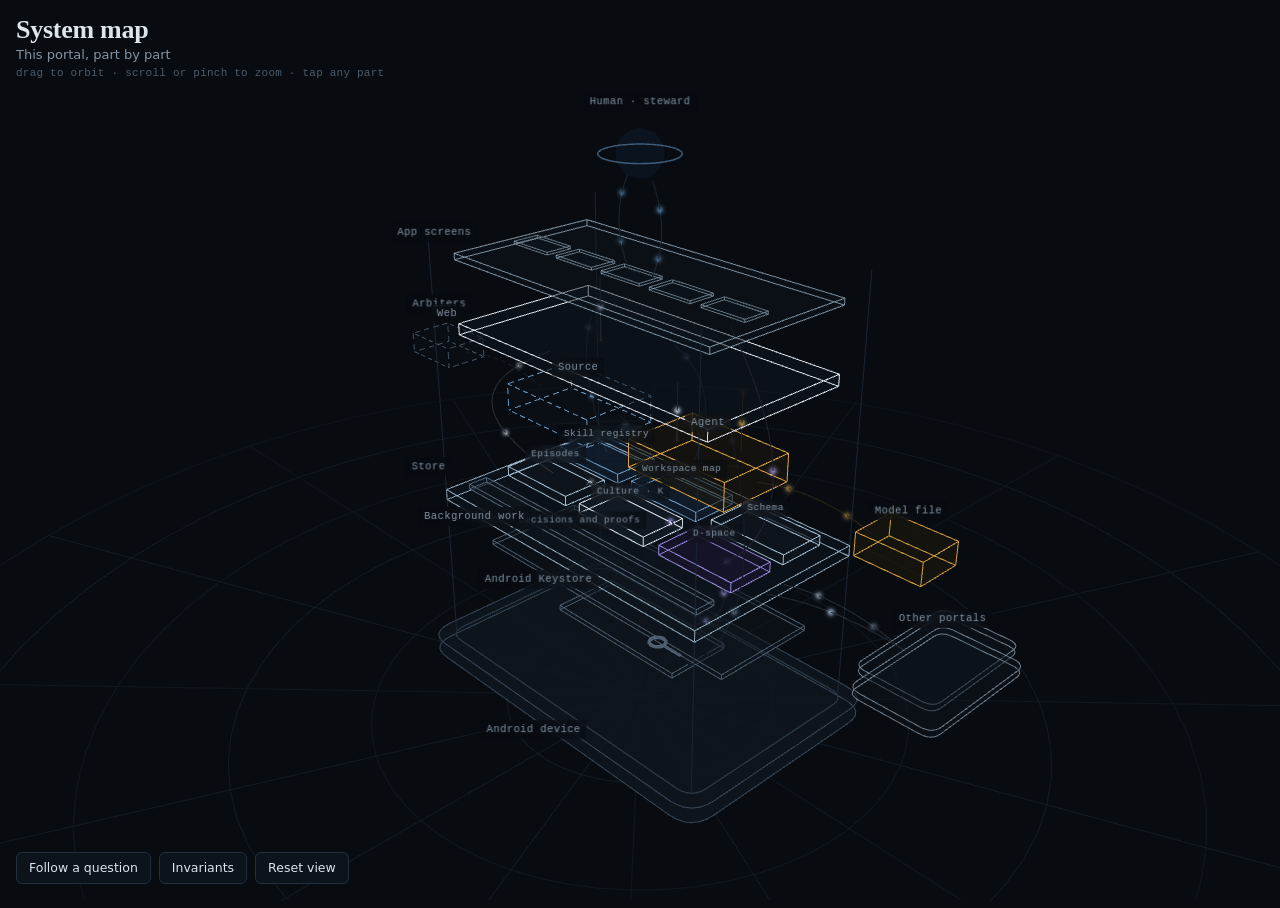
==== app/src/main/assets/map.html @ eff21389 "Add the Dilmun portal Android app template Co-Authored-By: Claude Opus 5.5 <noreply@anthropic.com> C" ====
<!doctype html>
<html lang="en">
<head>
<meta charset="utf-8">
<meta name="viewport" content="width=device-width, initial-scale=1, viewport-fit=cover">
<title>Dilmun Portal Map</title>
<style>
  [hidden]{display:none!important}
  :root{
    color-scheme: dark;
    --bg:#080C11; --ink:#DCE4EC; --muted:#8393A3; --faint:#4B5A69;
    --surface:rgba(14,21,29,.86); --line:#223040;
    --steel:#A9C2D6; --human:#6FA8DC; --agent:#D9A441; --dream:#9C8CE0;
    --display:"Newsreader", Georgia, "Times New Roman", serif;
    --body:"Hanken Grotesk", "Segoe UI", system-ui, -apple-system, Helvetica, Arial, sans-serif;
    --mono:"JetBrains Mono", ui-monospace, SFMono-Regular, Menlo, Consolas, monospace;
  }
  html,body{height:100%}
  body{background:var(--bg); color:var(--ink); font-family:var(--body); font-size:14px; overflow:hidden}
  #app{position:fixed; inset:0}
  #stage{position:absolute; inset:0; touch-action:none; cursor:grab}
  #stage.dragging{cursor:grabbing}
  #stage.hovering{cursor:pointer}
  canvas{display:block}
  #tags{position:absolute; inset:0; pointer-events:none; overflow:hidden}
  .tag{position:absolute; left:0; top:0; transform:translate(-50%,-100%); white-space:nowrap;
    font:500 10.5px/1 var(--mono); letter-spacing:.04em; color:var(--muted); padding:4px 6px;
    pointer-events:auto; cursor:pointer; border-radius:3px; transition:color .2s, opacity .2s, background .2s;
    background:rgba(8,12,17,.55); border:0}
  .tag:hover,.tag:focus-visible{color:var(--ink); outline:none; background:rgba(34,48,64,.8)}
  .tag.on{color:var(--ink)}
  .tag.dim{opacity:.35}
  .tag.small{font-size:9.5px}

  header{position:absolute; top:calc(16px + env(safe-area-inset-top,0px)); left:16px; right:16px; pointer-events:none;
    display:flex; flex-direction:column; gap:4px; max-width:420px}
  header h1{margin:0; font:600 26px/1.05 var(--display); letter-spacing:-.01em; text-wrap:balance}
  header p{margin:0; color:var(--muted); font-size:13px}
  header .hint{font:400 11px/1.4 var(--mono); color:var(--faint); letter-spacing:.02em}

  .controls{position:absolute; left:16px; bottom:calc(16px + env(safe-area-inset-bottom,0px)); display:flex; flex-wrap:wrap; gap:8px}
  button{font:500 12.5px/1 var(--body); color:var(--ink); background:var(--surface); border:1px solid var(--line);
    border-radius:6px; padding:9px 12px; cursor:pointer; backdrop-filter:blur(6px); -webkit-backdrop-filter:blur(6px)}
  button:hover{border-color:#3A4B5C}
  button:focus-visible{outline:2px solid var(--steel); outline-offset:2px}
  button[aria-pressed="true"]{border-color:var(--steel); color:#fff}

  #panel{position:absolute; top:calc(16px + env(safe-area-inset-top,0px)); right:16px; width:340px; max-height:calc(100% - 32px - env(safe-area-inset-top,0px) - env(safe-area-inset-bottom,0px));
    overflow:auto; background:var(--surface); border:1px solid var(--line); border-radius:10px; padding:18px 18px 16px;
    backdrop-filter:blur(10px); -webkit-backdrop-filter:blur(10px); display:flex; flex-direction:column; gap:12px}
  #panel .top{display:flex; align-items:flex-start; justify-content:space-between; gap:12px}
  #panel .kicker{font:500 10.5px/1.3 var(--mono); letter-spacing:.08em; text-transform:uppercase; color:var(--muted)}
  #panel h2{margin:4px 0 0; font:600 22px/1.15 var(--display); text-wrap:balance}
  #panel .live{font:500 11.5px/1.45 var(--mono); color:#C9D6E2; background:rgba(34,48,64,.45); border-radius:6px; padding:8px 10px}
  #panel .swatch{display:inline-block; width:8px; height:8px; border-radius:50%; margin-right:8px; vertical-align:1px}
  #panel p{margin:0; line-height:1.55; color:#C3CDD7}
  #panel ul{margin:0; padding-left:0; list-style:none; display:flex; flex-direction:column; gap:6px}
  #panel li{position:relative; padding-left:14px; line-height:1.45; color:#B7C2CD; font-size:13px}
  #panel li::before{content:""; position:absolute; left:0; top:.62em; width:5px; height:1px; background:var(--muted)}
  #panel .sec{font:500 10.5px/1 var(--mono); letter-spacing:.08em; text-transform:uppercase; color:var(--faint); margin-top:2px}
  .chips{display:flex; flex-wrap:wrap; gap:6px}
  .chip{font:500 11.5px/1 var(--body); padding:6px 8px; border-radius:4px; background:rgba(34,48,64,.55); border:1px solid transparent; color:var(--ink)}
  .chip:hover{border-color:#3A4B5C}
  .chip .n{font-family:var(--mono); color:var(--muted); margin-right:5px}
  #close{padding:6px 9px; font-size:15px; line-height:1}
  .inv{display:flex; flex-direction:column; gap:4px}
  .inv button{display:grid; grid-template-columns:26px 1fr; gap:6px; text-align:left; background:transparent; border:1px solid transparent; padding:8px 6px; border-radius:6px; line-height:1.35; backdrop-filter:none}
  .inv button:hover{background:rgba(34,48,64,.4)}
  .inv button[aria-pressed="true"]{background:rgba(34,48,64,.7); border-color:var(--line)}
  .inv .n{font:500 11px/1.35 var(--mono); color:var(--muted); padding-top:1px}
  .inv .t{font-weight:600}
  .inv .d{grid-column:2; color:#AEB9C4; font-weight:400; font-size:12.5px}
  .foot{font:400 11px/1.5 var(--mono); color:var(--faint)}

  #walk{position:absolute; left:50%; transform:translateX(-50%); bottom:calc(16px + env(safe-area-inset-bottom,0px)); width:min(560px, calc(100% - 32px));
    background:var(--surface); border:1px solid var(--line); border-radius:10px; padding:12px 12px 12px 16px;
    backdrop-filter:blur(10px); -webkit-backdrop-filter:blur(10px); display:grid; grid-template-columns:1fr auto; gap:10px; align-items:center}
  #walk .count{font:500 10.5px/1 var(--mono); color:var(--muted); letter-spacing:.06em}
  #walk .title{font:600 16px/1.2 var(--display); margin-top:4px}
  #walk .text{color:#B7C2CD; line-height:1.45; font-size:13px; margin-top:4px}
  #walk .btns{display:flex; gap:6px}
  #walk .btns button{padding:8px 10px}
  .bar{grid-column:1 / -1; height:2px; background:var(--line); border-radius:2px; overflow:hidden}
  .bar i{display:block; height:100%; width:0; background:var(--steel); transition:width .3s}

  @media (max-width:720px){
    header h1{font-size:22px}
    header .hint{display:none}
    #panel{top:auto; bottom:calc(64px + env(safe-area-inset-bottom,0px)); left:16px; right:16px; width:auto; max-height:48%}
    #walk{bottom:calc(64px + env(safe-area-inset-bottom,0px))}
    .controls{left:16px; right:16px}
  }
  @media (prefers-reduced-motion: reduce){ .bar i{transition:none} }
</style>
</head>
<body>

<div id="app">
  <div id="stage" aria-label="Interactive 3D map of the Dilmun portal Android app. Every part can also be reached with the labels, which are buttons."></div>
  <div id="tags"></div>
  <header>
    <h1>System map</h1>
    <p>This portal, part by part</p>
    <span class="hint">drag to orbit · scroll or pinch to zoom · tap any part</span>
  </header>
  <div class="controls">
    <button id="btnWalk" aria-pressed="false">Follow a question</button>
    <button id="btnInv" aria-pressed="false">Invariants</button>
    <button id="btnReset">Reset view</button>
  </div>
  <aside id="panel" hidden aria-live="polite"></aside>
  <div id="walk" hidden>
    <div>
      <div class="count" id="wCount"></div>
      <div class="title" id="wTitle"></div>
      <div class="text" id="wText"></div>
    </div>
    <div class="btns">
      <button id="wPrev" aria-label="Previous step">‹</button>
      <button id="wPlay" aria-label="Pause">❚❚</button>
      <button id="wNext" aria-label="Next step">›</button>
      <button id="wClose" aria-label="Stop the walkthrough">✕</button>
    </div>
    <div class="bar"><i id="wBar"></i></div>
  </div>
</div>

<script src="three.min.js"></script>
<script>
(function(){
"use strict";
const reduced = window.matchMedia && matchMedia("(prefers-reduced-motion: reduce)").matches;
/* live numbers from the app, sent by the page that embeds this map */
let LIVE = null, running = true;
function liveLine(id){
  const s = LIVE; if (!s) return null;
  const n = (x, one, many) => x + " " + (x === 1 ? one : many);
  switch (id){
    case "store": return "On this device: " + n(s.txs, "transaction", "transactions") + " · state " + s.state;
    case "culture": return "On this device: " + n(s.culture, "settled fact", "settled facts");
    case "episodes": return "On this device: " + n(s.results, "result", "results");
    case "map": return "On this device: " + n(s.sources, "source", "sources") + " mapped";
    case "registry": return "On this device: " + s.skill + " · tools " + (s.tools || []).join(", ");
    case "arbiters": return "On this device: " + n(s.open, "open directive", "open directives") + (s.paused ? " · paused by the steward" : "") + (s.frozen ? " · frozen after a fork" : "");
    case "agent": return "In this build: " + s.agent + ". It reads lines like \"aspirin | treats | fever\". The model slot comes next.";
    case "model": return "In this build: no model file yet.";
    case "keystore": return "This portal: " + s.portal;
    case "ledger": return "On this device: " + n(s.held, "fact", "facts") + " held for approval";
    case "portals": return "Sync arrives in a later build.";
    case "human": return s.paused ? "You have paused the arbiters." : null;
    default: return null;
  }
}
window.addEventListener("message", ev => {
  const d = ev.data || {};
  if (d.type === "stats"){ LIVE = d.stats; if (typeof selected !== "undefined" && selected) renderInfo(selected); }
  if (d.type === "visible"){ const was = running; running = !!d.visible; if (running && !was){ last = performance.now(); requestAnimationFrame(frame); } }
});

/* ------------------------------------------------------------ content */
const ROLE = { core:0xA9C2D6, steer:0x6F9CC4, human:0x6FA8DC, agent:0xD9A441, dream:0x9C8CE0, dim:0x56697C, key:0xDCE4EC };
const CSS = { core:"#A9C2D6", steer:"#6F9CC4", human:"#6FA8DC", agent:"#D9A441", dream:"#9C8CE0", dim:"#56697C", key:"#DCE4EC" };

const INFO = {
  device:{ name:"Android device", role:"core", kicker:"hardware",
    desc:"Everything inside the glass case runs in one app on one device. Nothing needs a server; the portal works offline and syncs when it can.",
    facts:["Holds the app, the model file and the store","Any phone or tablet with enough memory for a 1B model in 4-bit"] },
  ui:{ name:"App screens", role:"core", kicker:"interface",
    desc:"Import, Ask, Timeline, Review and Graph. The screens never write to the log themselves; they hand every request to the arbiters.",
    facts:["Import: add books and folders as sources","Ask: send a question, get facts with their quotes","Timeline: the log as it grew","Review: the D-space and items held for approval","Graph: browse entities and links"] },
  arbiters:{ name:"Arbiters", role:"key", kicker:"fixed rules · foreground service",
    desc:"They turn a question into directives, deploy the agent, check what comes back and commit one signed transaction per result. Their state is never saved on its own: at every startup they rebuild it by replaying the log.",
    facts:["State: open directives, limits, pending approvals, pause, policy version","Quotes must match the source exactly","Tools must be allowed by the skill: the pinned version, narrowed by the current one","A result stops at its budget; no run after expiry","Nothing happens while paused, or after this portal's chain forks"] },
  agent:{ name:"Agent", role:"agent", kicker:"the local model · proposes only",
    desc:"MiniCPM5-1B in 4-bit, run once per directive. It reads the one source its directive names and returns proposed facts with quotes. It holds no key the store trusts, so nothing it writes reaches the log directly.",
    facts:["Loads when the first directive needs it, unloads when idle","Keeps nothing between runs","Its raw output is recorded; replay never calls it again"] },
  source:{ name:"Source", role:"steer", kicker:"variable · set by each directive",
    desc:"A book database or files on the device today, whitelisted websites later. The agent may read only the source its directive names, and only if the workspace map has it with the same content hash.",
    facts:["Changed since the directive? The run is refused until a rescan"] },
  model:{ name:"Model file", role:"agent", kicker:"downloaded once",
    desc:"MiniCPM5-1B by default, LFM2.5 as the alternate. Checked against its hash on download, and named on every result it produced, so you can always tell which model said what.",
    facts:["Recorded as modelHash on each result"] },
  web:{ name:"Web", role:"dim", kicker:"later",
    desc:"Whitelisted sites only, cached as sources before any agent reads them. Stays off until the allowlist policy is decided.",
    facts:[] },
  store:{ name:"Store", role:"core", kicker:"SQLite · append-only",
    desc:"One log of signed, hash-chained transactions. Memory, permissions and history are all derived from it. Nothing is edited in place; only a steward-signed excision removes content, and the headers survive it.",
    facts:["Datoms indexed four ways: EAVT, AEVT, AVET, VAET","FTS5 for BM25 over quotes and notes","Materialized K, rebuilt if a fork proof arrives","Snapshots for a fast startup"] },
  registry:{ name:"Skill registry", role:"steer", kicker:"steers every run",
    desc:"Which tools each skill may use, by version. The steward publishes versions and a published version never changes. A directive pins one; tightening applies at once, loosening needs a new directive.",
    facts:[] },
  map:{ name:"Workspace map", role:"steer", kicker:"steers every run",
    desc:"What each source on this device holds, as content hashes, kept current by the scanner. A directive can only name a mapped source, and records the hash it saw.",
    facts:["The Android version of the Obsidian folder map"] },
  schema:{ name:"Schema", role:"core", kicker:"steward-signed · versioned",
    desc:"Attributes are data. Each one declares one or many values, whether it is a unique identity, and whether it is a claim settled by evidence or a state settled by valid time.",
    facts:["Same identity, same entity, on every portal"] },
  episodes:{ name:"Episodes", role:"core", kicker:"quarantine",
    desc:"One per directive: the model's proposal exactly as returned, and the facts that passed the checks. Their contents stay on this device; other portals get only the headers.",
    facts:["A device restored from an old backup loses contents written after it (open decision)"] },
  culture:{ name:"Culture · K", role:"key", kicker:"settled memory",
    desc:"Only the promotion gate writes here. It copies a fact once k distinct sources agree, or the steward approves it. A retracted fact needs fresh evidence to return. Queries and new directives read from here.",
    facts:["K = C∘F: filter, then resolve conflicts by a content-only order"] },
  dspace:{ name:"D-space", role:"dream", kicker:"dream journal",
    desc:"Overnight, the dream cycle joins culture facts into hypotheses. They are labelled as dreams, rank below every observation and never trigger an action. You review them in the app.",
    facts:["Running it twice changes nothing"] },
  ledger:{ name:"Decisions and proofs", role:"dim", kicker:"in the log",
    desc:"Every promotion and refusal, retraction, expiry, excision tombstone and fork proof. Facts are named by hash, so an excision leaves nothing readable behind.",
    facts:[] },
  background:{ name:"Background work", role:"dim", kicker:"WorkManager",
    desc:"Runs when the phone allows it: the dream cycle while charging and idle, the scanner that keeps the workspace map current, and sync when a network is there.",
    facts:["The scanner and expiry keep running while paused"] },
  keystore:{ name:"Android Keystore", role:"dim", kicker:"signing key",
    desc:"Holds this portal's signing key. Every transaction the arbiters commit is signed with it. The key never enters the model's context.",
    facts:[] },
  portals:{ name:"Other portals", role:"core", kicker:"sync",
    desc:"Other devices running the app. They exchange signed transactions: fork proofs first, then the steward's, then the rest. Merge is set union plus a fixed replay order, so every portal converges whatever order it syncs in.",
    facts:["Episode contents stay on the device that made them"] },
  human:{ name:"Human · steward", role:"human", kicker:"you",
    desc:"Asks questions, approves held promotions and reviews the D-space. The only one who can change the schema, publish skills, excise or pause. Signs with their own key.",
    facts:[] }
};

const INVARIANTS = [
  [1,"Append-only","Nothing is changed in place. Only a steward-signed excision removes content, and headers survive it.",["store","ledger"]],
  [2,"One signed transaction per fact","Every datom belongs to exactly one transaction, and every signature verifies.",["store","keystore"]],
  [3,"Deterministic replay","The same transactions rebuild the same state, whatever order they are read in.",["arbiters","store"]],
  [4,"The model never commits","Only arbiter code signs. Anything the agent signs is refused.",["agent","arbiters","keystore"]],
  [5,"Recorded, never re-run","The model's raw output is stored. Replay reads it and never calls the model.",["agent","episodes"]],
  [6,"Culture only through the gate","Promotion copies a fact into culture. The original stays in its episode.",["episodes","culture"]],
  [7,"Dreams stay below","Hypotheses rank under every observation and never trigger an action.",["dspace","culture","arbiters"]],
  [8,"Deterministic identity","The same identity gives the same entity on every portal.",["schema","portals"]],
  [9,"Repeatable queries","A database value pinned by each portal's chain head gives the same answer every time.",["store","culture"]],
  [10,"Order-independence","Portals converge whatever order they sync in.",["portals","store"]],
  [11,"Steward-only powers","Only the steward changes the schema, publishes skills, approves held items, excises or pauses.",["human","schema","registry","ledger"]],
  [12,"Forks are caught","Two branches of one portal's chain are proven, both stop counting, and every portal converges.",["portals","ledger","keystore"]],
  [13,"Registry and map steer every run","Tools come from the skill's versions; the source was mapped with the same hash.",["registry","map","arbiters","source"]],
  [14,"A directive ends once","One result before expiry and within budget, or one expiry after it.",["arbiters","ledger"]]
];

const STEPS = [
  ["Ask","You ask a question in the app.",["q"],"ui"],
  ["Hand to the arbiters","The screen passes it on. It writes nothing itself.",["h"],"arbiters"],
  ["Steer","The arbiters choose a skill from the registry and a source from the workspace map.",["s1","s2"],"arbiters"],
  ["Directive","A directive is committed: skill version, source hash, budget, expiry. The agent is deployed with it.",["d"],"agent"],
  ["Load the model","The first directive loads the model file into memory.",["m"],"agent"],
  ["Read","The agent reads only the source its directive names.",["r"],"source"],
  ["Propose","It returns proposed facts, each with an exact quote.",["p"],"arbiters"],
  ["Check and commit","Quotes, schema, tools and budget are checked. One signed transaction lands in an episode.",["c","k"],"episodes"],
  ["Promote","When k distinct sources agree, the gate copies the fact into culture.",["g"],"culture"],
  ["Dream","While the phone charges overnight, the dream cycle writes hypotheses to the D-space.",["bg","dr"],"dspace"],
  ["Review","You see the answer, the D-space and anything held for your approval.",["rv","a"],"ui"],
  ["Sync","When a network is there, portals exchange signed transactions and converge.",["sy1","sy2"],"portals"]
];

/* ------------------------------------------------------------ three setup */
const stage = document.getElementById("stage");
const panel = document.getElementById("panel");
const tagsEl = document.getElementById("tags");
let renderer;
try {
  renderer = new THREE.WebGLRenderer({ antialias:true });
} catch(e) {
  stage.innerHTML = '<p style="padding:120px 16px;color:#8393A3">This map needs WebGL, which this browser has turned off.</p>';
  return;
}
renderer.setPixelRatio(Math.min(window.devicePixelRatio || 1, 2));
renderer.setClearColor(0x080C11, 1);
stage.appendChild(renderer.domElement);

const scene = new THREE.Scene();
scene.fog = new THREE.Fog(0x080C11, 26, 58);
const camera = new THREE.PerspectiveCamera(38, 1, 0.1, 200);

const E = {};          // element id → { pos, mats:[{m,base}], fills:[{m,base}], tag }
const pickables = [];

function lineMat(color, opacity, dashed){
  const m = dashed
    ? new THREE.LineDashedMaterial({ color, transparent:true, opacity, dashSize:.14, gapSize:.1 })
    : new THREE.LineBasicMaterial({ color, transparent:true, opacity });
  return m;
}
function fillMat(color, opacity){
  return new THREE.MeshBasicMaterial({ color, transparent:true, opacity, depthWrite:false });
}
function reg(id, pos, tagOffset, opts){
  opts = opts || {};
  E[id] = E[id] || { id, pos:pos.clone(), mats:[], fills:[], priority: opts.priority || 0 };
  E[id].tagPos = pos.clone().add(tagOffset || new THREE.Vector3(0,.5,0));
  E[id].small = !!opts.small;
  return E[id];
}
function addSolid(id, geo, pos, color, o){
  o = o || {};
  const el = E[id];
  const fill = new THREE.Mesh(geo, fillMat(o.fillColor || 0x0E151D, o.fill == null ? .6 : o.fill));
  fill.position.copy(pos);
  fill.userData.id = id;
  scene.add(fill);
  pickables.push(fill);
  el.fills.push({ m:fill.material, base:fill.material.opacity });
  const edges = new THREE.LineSegments(new THREE.EdgesGeometry(geo, 25), lineMat(color, o.line == null ? .85 : o.line, o.dashed));
  edges.position.copy(pos);
  if (o.dashed) edges.computeLineDistances();
  scene.add(edges);
  el.mats.push({ m:edges.material, base:edges.material.opacity });
  return fill;
}
function roundedSlab(w, d, h, r){
  const s = new THREE.Shape(), x = -w/2, y = -d/2;
  s.moveTo(x+r, y); s.lineTo(x+w-r, y); s.quadraticCurveTo(x+w, y, x+w, y+r);
  s.lineTo(x+w, y+d-r); s.quadraticCurveTo(x+w, y+d, x+w-r, y+d);
  s.lineTo(x+r, y+d); s.quadraticCurveTo(x, y+d, x, y+d-r);
  s.lineTo(x, y+r); s.quadraticCurveTo(x, y, x+r, y);
  const g = new THREE.ExtrudeGeometry(s, { depth:h, bevelEnabled:false, curveSegments:6 });
  g.rotateX(-Math.PI/2); g.translate(0, -h/2, 0);
  return g;
}
const V = (x,y,z) => new THREE.Vector3(x,y,z);

/* ground */
const grid = new THREE.PolarGridHelper(16, 16, 6, 64, 0x16202B, 0x121A23);
grid.position.y = -0.6;
grid.material.transparent = true; grid.material.opacity = .7;
scene.add(grid);

/* device */
reg("device", V(0,0,0), V(0,-.2,2.75));
addSolid("device", roundedSlab(7.6, 4.8, .32, .55), V(0,0,0), 0x3A4B5C, { fill:.9, line:.9 });
{ // screen outline + camera dot
  const g = roundedSlab(7.0, 4.2, .01, .38);
  const l = new THREE.LineSegments(new THREE.EdgesGeometry(g, 25), lineMat(0x2A3846, .9));
  l.position.set(0,.17,0); scene.add(l); E.device.mats.push({ m:l.material, base:.9 });
  const dot = new THREE.Mesh(new THREE.CircleGeometry(.07, 16), new THREE.MeshBasicMaterial({ color:0x2A3846 }));
  dot.rotation.x = -Math.PI/2; dot.position.set(0,.18,-2.25); scene.add(dot);
}
/* glass case: faint verticals from the device up to the screens layer */
{
  const pts = [];
  [[-3.4,-2.0],[3.4,-2.0],[-3.4,2.0],[3.4,2.0]].forEach(([x,z]) => { pts.push(V(x,.2,z), V(x,8.7,z)); });
  const g = new THREE.BufferGeometry().setFromPoints(pts);
  const l = new THREE.LineSegments(g, lineMat(0x1C2733, .9));
  scene.add(l);
}

/* layers, top to bottom */
reg("ui", V(0,8.2,0), V(-3.95,.1,1.5));
addSolid("ui", new THREE.BoxGeometry(6.4,.12,3.2), V(0,8.2,0), ROLE.core, { fill:.45, line:.7 });
[-2.4,-1.2,0,1.2,2.4].forEach(x => addSolid("ui", new THREE.BoxGeometry(.95,.05,.55), V(x,8.3,.2), ROLE.core, { fill:.5, line:.55 }));

reg("arbiters", V(0,6.8,0), V(-3.95,.1,1.5));
addSolid("arbiters", new THREE.BoxGeometry(6.4,.22,3.2), V(0,6.8,0), ROLE.key, { fill:.55, line:1 });

reg("source", V(-1.7,5.3,0), V(0,.55,0), { priority:1 });
addSolid("source", new THREE.BoxGeometry(2.3,.55,1.6), V(-1.7,5.3,0), ROLE.steer, { fill:.35, line:.95, dashed:true });
reg("agent", V(1.7,5.3,0), V(0,.55,0), { priority:1 });
addSolid("agent", new THREE.BoxGeometry(2.3,.55,1.6), V(1.7,5.3,0), ROLE.agent, { fill:.55, line:1, fillColor:0x1E170B });

reg("store", V(0,3.4,0), V(-4.15,.1,1.9));
addSolid("store", new THREE.BoxGeometry(6.8,.22,4.0), V(0,3.4,0), ROLE.core, { fill:.55, line:.85 });
const TY = 3.62;
function tile(id, x, z, color, fillColor, fill){
  reg(id, V(x,TY,z), V(0,.33,0), { priority:1, small:true });
  addSolid(id, new THREE.BoxGeometry(1.75,.2,1.0), V(x,TY,z), color, { fill: fill == null ? .7 : fill, line:.95, fillColor: fillColor || 0x0E151D });
}
tile("registry",-2.15,-1.1, ROLE.steer, 0x13263B, .85);
tile("map",      0,   -1.1, ROLE.steer, 0x13263B, .85);
tile("schema",   2.15,-1.1, ROLE.core);
tile("episodes",-2.15, .25, ROLE.core);
tile("culture",  0,    .25, ROLE.key, 0x121C26, .85);
tile("dspace",   2.15, .25, ROLE.dream, 0x17132A, .85);
reg("ledger", V(0,3.57,1.45), V(0,.25,.05), { priority:1, small:true });
addSolid("ledger", new THREE.BoxGeometry(6.2,.1,.42), V(0,3.57,1.45), ROLE.dim, { fill:.7, line:.9 });

reg("background", V(0,2.05,0), V(-3.95,.05,1.0));
addSolid("background", new THREE.BoxGeometry(6.4,.1,2.2), V(0,2.05,0), ROLE.dim, { fill:.45, line:.8 });
reg("keystore", V(0,1.05,0), V(-2.4,.05,.6));
addSolid("keystore", new THREE.BoxGeometry(3.2,.1,1.4), V(0,1.05,0), ROLE.dim, { fill:.5, line:.8 });
{ // a small key glyph on the keystore plate
  const ring = new THREE.Mesh(new THREE.TorusGeometry(.16,.035,8,24), new THREE.MeshBasicMaterial({ color:ROLE.dim, transparent:true, opacity:.9 }));
  ring.rotation.x = -Math.PI/2; ring.position.set(.7,1.12,.2); scene.add(ring);
  const bit = new THREE.Mesh(new THREE.BoxGeometry(.5,.03,.05), ring.material);
  bit.position.set(1.08,1.12,.2); scene.add(bit);
  E.keystore.mats.push({ m:ring.material, base:.9 });
}

/* outside */
reg("human", V(0,10.35,0), V(0,.7,0), { priority:1 });
const humanGeo = new THREE.IcosahedronGeometry(.42, 1);
addSolid("human", humanGeo, V(0,10.35,0), ROLE.human, { fill:.5, line:.9, fillColor:0x0F1C2B });
const halo = new THREE.Mesh(new THREE.TorusGeometry(.7,.012,6,64), new THREE.MeshBasicMaterial({ color:ROLE.human, transparent:true, opacity:.5 }));
halo.position.set(0,10.35,0); halo.rotation.x = Math.PI/2; scene.add(halo);
E.human.mats.push({ m:halo.material, base:.5 });

reg("model", V(5.9,5.3,0), V(0,.5,0), { priority:1 });
addSolid("model", new THREE.BoxGeometry(1.25,.42,.9), V(5.9,5.3,0), ROLE.agent, { fill:.6, line:.95, fillColor:0x1E170B });
reg("web", V(-5.9,5.3,0), V(0,.5,0), { priority:1 });
addSolid("web", new THREE.BoxGeometry(1.25,.42,.9), V(-5.9,5.3,0), ROLE.dim, { fill:.25, line:.7, dashed:true });

reg("portals", V(6.7,3.5,0), V(0,.75,0), { priority:1 });
addSolid("portals", roundedSlab(1.5,2.4,.12,.22), V(6.35,3.25,-.55), ROLE.core, { fill:.5, line:.6 });
addSolid("portals", roundedSlab(1.5,2.4,.12,.22), V(7.05,3.75,.55), ROLE.core, { fill:.5, line:.6 });

/* ------------------------------------------------------------ flows */
const EDGES = [
  { id:"q",  a:"human", b:"ui",       p:[V(-.3,9.95,0), V(-.3,8.3,0)],   bend:V(-.45,0,0), role:"human", label:"question" },
  { id:"a",  a:"ui",    b:"human",    p:[V(.3,8.3,0),  V(.3,9.95,0)],    bend:V(.45,0,0),  role:"human", label:"answers, review" },
  { id:"h",  a:"ui",    b:"arbiters", p:[V(-.7,8.14,.3), V(-.7,6.92,.3)], bend:V(0,0,0),   role:"core",  label:"request" },
  { id:"s1", a:"registry", b:"arbiters", p:[V(-2.15,3.73,-1.1), V(-2.3,6.69,-.9)], bend:V(-1.5,0,-.7), role:"steer", label:"skill" },
  { id:"s2", a:"map",   b:"arbiters", p:[V(0,3.73,-1.1), V(-.1,6.69,-.95)], bend:V(0,0,-1.5), role:"steer", label:"source" },
  { id:"d",  a:"arbiters", b:"agent", p:[V(1.2,6.69,.25), V(1.2,5.58,.25)], bend:V(0,0,0), role:"key", label:"directive" },
  { id:"p",  a:"agent", b:"arbiters", p:[V(2.25,5.58,-.25), V(2.25,6.69,-.25)], bend:V(0,0,0), role:"agent", label:"proposal" },
  { id:"m",  a:"model", b:"agent",    p:[V(5.27,5.3,0), V(2.86,5.3,0)],  bend:V(0,.35,0), role:"agent", label:"weights" },
  { id:"r",  a:"source",b:"agent",    p:[V(-.54,5.3,.35), V(.54,5.3,.35)], bend:V(0,.3,0), role:"steer", label:"read" },
  { id:"sc", a:"source",b:"map",      p:[V(-1.2,5.02,-.6), V(-.25,3.73,-1.0)], bend:V(-.2,0,-.3), role:"steer", label:"scan" },
  { id:"w",  a:"web",   b:"source",   p:[V(-5.27,5.3,0), V(-2.86,5.3,0)], bend:V(0,.35,0), role:"dim", label:"later", dashed:true },
  { id:"c",  a:"arbiters", b:"episodes", p:[V(-1.4,6.69,.9), V(-2.15,3.73,.3)], bend:V(-2.4,0,1.0), role:"key", label:"commit" },
  { id:"k",  a:"keystore", b:"arbiters", p:[V(1.6,1.11,.3), V(3.0,6.69,.9)], bend:V(2.4,0,.9), role:"dim", label:"sign" },
  { id:"g",  a:"episodes", b:"culture",  p:[V(-1.27,3.73,.25), V(-.88,3.73,.25)], bend:V(0,.4,0), role:"key", label:"gate" },
  { id:"dr", a:"culture",  b:"dspace",   p:[V(.88,3.73,.25), V(1.27,3.73,.25)], bend:V(0,.4,0), role:"dream", label:"dream" },
  { id:"bg", a:"background", b:"dspace", p:[V(1.8,2.1,.3), V(2.15,3.52,.25)], bend:V(.9,0,0), role:"dream", label:"nightly" },
  { id:"rv", a:"dspace", b:"ui",      p:[V(2.5,3.73,.45), V(2.6,8.14,.5)], bend:V(2.7,0,.7), role:"dream", label:"review" },
  { id:"sy1",a:"store", b:"portals",  p:[V(3.4,3.45,-.2), V(5.6,3.3,-.35)], bend:V(0,.3,0), role:"core", label:"sync" },
  { id:"sy2",a:"portals", b:"store",  p:[V(6.3,3.8,.35), V(3.4,3.45,.25)], bend:V(0,.3,0), role:"core", label:"sync" }
];

const dotTex = (() => {
  const c = document.createElement("canvas"); c.width = c.height = 64;
  const g = c.getContext("2d"); const r = g.createRadialGradient(32,32,0,32,32,32);
  r.addColorStop(0,"rgba(255,255,255,1)"); r.addColorStop(.25,"rgba(255,255,255,.85)");
  r.addColorStop(.6,"rgba(255,255,255,.18)"); r.addColorStop(1,"rgba(255,255,255,0)");
  g.fillStyle = r; g.fillRect(0,0,64,64);
  return new THREE.CanvasTexture(c);
})();

const EDGE = {};
EDGES.forEach(e => {
  const a = e.p[0], b = e.p[1];
  const mid = a.clone().add(b).multiplyScalar(.5).add(e.bend);
  e.curve = new THREE.QuadraticBezierCurve3(a, mid, b);
  const geo = new THREE.BufferGeometry().setFromPoints(e.curve.getPoints(60));
  e.mat = lineMat(ROLE[e.role], .16, e.dashed);
  e.line = new THREE.Line(geo, e.mat);
  if (e.dashed) e.line.computeLineDistances();
  scene.add(e.line);
  e.parts = [];
  for (let i = 0; i < 4; i++){
    const s = new THREE.Sprite(new THREE.SpriteMaterial({ map:dotTex, color:ROLE[e.role], transparent:true, depthWrite:false, blending:THREE.AdditiveBlending, opacity:0 }));
    s.scale.set(.3,.3,.3); scene.add(s); e.parts.push(s);
  }
  e.len = e.curve.getLength();
  EDGE[e.id] = e;
});

/* connections per element, from the edges */
Object.keys(E).forEach(id => { E[id].links = new Set(); });
EDGES.forEach(e => { E[e.a].links.add(e.b); E[e.b].links.add(e.a); });
E.store.links.add("registry"); E.store.links.add("map"); E.store.links.add("episodes");
E.store.links.add("culture"); E.store.links.add("dspace"); E.store.links.add("schema"); E.store.links.add("ledger");
E.device.links = new Set(["ui","arbiters","agent","store","background","keystore"]);

/* labels */
Object.keys(E).forEach(id => {
  const b = document.createElement("button");
  b.className = "tag" + (E[id].small ? " small" : "");
  b.type = "button";
  b.textContent = INFO[id].name;
  b.addEventListener("click", ev => { ev.stopPropagation(); select(id, true); });
  tagsEl.appendChild(b);
  E[id].tag = b;
});

/* ------------------------------------------------------------ camera orbit */
const HOME = { target:V(0,4.9,0), theta:.72, phi:1.12, radius:24 };
const cam = { target:HOME.target.clone(), theta:HOME.theta, phi:HOME.phi, radius:HOME.radius,
  goalTarget:HOME.target.clone(), goalRadius:HOME.radius };
let idle = !reduced, lastInteract = 0, shift = 0;

function placeCamera(){
  cam.target.lerp(cam.goalTarget, .07);
  cam.radius += (cam.goalRadius - cam.radius) * .07;
  const sp = Math.sin(cam.phi);
  camera.position.set(
    cam.target.x + cam.radius * sp * Math.sin(cam.theta),
    cam.target.y + cam.radius * Math.cos(cam.phi),
    cam.target.z + cam.radius * sp * Math.cos(cam.theta));
  camera.lookAt(cam.target);
  const w = stage.clientWidth, h = stage.clientHeight;
  const goal = (!panel.hidden && w >= 720) ? 180 : 0;
  shift += (goal - shift) * .08;
  if (Math.abs(shift) > .5) camera.setViewOffset(w, h, shift, 0, w, h); else camera.clearViewOffset();
}

function resize(){
  const w = stage.clientWidth, h = stage.clientHeight;
  renderer.setSize(w, h, false);
  renderer.domElement.style.width = w + "px"; renderer.domElement.style.height = h + "px";
  camera.aspect = w / Math.max(h,1);
  camera.fov = w < 720 ? 46 : 38;
  if (w < 720 && cam.goalRadius === HOME.radius) { cam.goalRadius = 30; }
  camera.updateProjectionMatrix();
}
window.addEventListener("resize", resize);

const pointers = new Map();
let downAt = null, dragged = false, pinchDist = 0;
const ray = new THREE.Raycaster(), ndc = new THREE.Vector2();

function pick(clientX, clientY){
  const r = renderer.domElement.getBoundingClientRect();
  ndc.set(((clientX - r.left) / r.width) * 2 - 1, -((clientY - r.top) / r.height) * 2 + 1);
  ray.setFromCamera(ndc, camera);
  const hits = ray.intersectObjects(pickables, false);
  if (!hits.length) return null;
  let best = hits[0];
  for (const h of hits){ if (E[h.object.userData.id].priority > E[best.object.userData.id].priority) { best = h; break; } }
  return best.object.userData.id;
}

stage.addEventListener("pointerdown", ev => {
  stage.setPointerCapture(ev.pointerId);
  pointers.set(ev.pointerId, { x:ev.clientX, y:ev.clientY });
  downAt = { x:ev.clientX, y:ev.clientY }; dragged = false;
  if (pointers.size === 2){ const [p1,p2] = [...pointers.values()]; pinchDist = Math.hypot(p1.x-p2.x, p1.y-p2.y); }
  idle = false; lastInteract = performance.now();
});
stage.addEventListener("pointermove", ev => {
  const prev = pointers.get(ev.pointerId);
  if (!prev){
    if (ev.pointerType === "mouse"){ hover = pick(ev.clientX, ev.clientY); stage.classList.toggle("hovering", !!hover); }
    return;
  }
  const dx = ev.clientX - prev.x, dy = ev.clientY - prev.y;
  pointers.set(ev.pointerId, { x:ev.clientX, y:ev.clientY });
  if (downAt && Math.hypot(ev.clientX - downAt.x, ev.clientY - downAt.y) > 5) { dragged = true; stage.classList.add("dragging"); }
  if (pointers.size === 2){
    const [p1,p2] = [...pointers.values()];
    const d = Math.hypot(p1.x-p2.x, p1.y-p2.y);
    if (pinchDist) cam.goalRadius = clamp(cam.goalRadius * pinchDist / d, 9, 44);
    pinchDist = d; dragged = true; return;
  }
  if (dragged){
    cam.theta -= dx * .006;
    cam.phi = clamp(cam.phi - dy * .005, .22, 1.5);
  }
});
function endPointer(ev){
  if (!pointers.has(ev.pointerId)) return;
  pointers.delete(ev.pointerId);
  stage.classList.remove("dragging");
  if (pointers.size < 2) pinchDist = 0;
  if (!dragged && pointers.size === 0){
    const id = pick(ev.clientX, ev.clientY);
    if (id) select(id, false); else if (!walk.on) closePanel();
  }
  lastInteract = performance.now();
}
stage.addEventListener("pointerup", endPointer);
stage.addEventListener("pointercancel", endPointer);
stage.addEventListener("pointerleave", () => { if (!pointers.size){ hover = null; stage.classList.remove("hovering"); } });
stage.addEventListener("wheel", ev => {
  ev.preventDefault();
  cam.goalRadius = clamp(cam.goalRadius * Math.exp(ev.deltaY * .0012), 9, 44);
  idle = false; lastInteract = performance.now();
}, { passive:false });
function clamp(v, a, b){ return Math.max(a, Math.min(b, v)); }

/* ------------------------------------------------------------ state + panel */
let selected = null, hover = null, invSel = null;
const btnInv = document.getElementById("btnInv");

function focusOn(id){
  const p = E[id].pos;
  cam.goalTarget.copy(HOME.target).lerp(V(p.x * .6, p.y, p.z * .6), .55);
  cam.goalRadius = Math.min(cam.goalRadius, stage.clientWidth < 720 ? 27 : 21);
}
function invFor(id){ return INVARIANTS.filter(v => v[3].includes(id)); }

function select(id, fromLabel){
  selected = id; invSel = null;
  btnInv.setAttribute("aria-pressed","false");
  focusOn(id);
  renderInfo(id);
  idle = false;
}
function el(tag, attrs, kids){
  const n = document.createElement(tag);
  if (attrs) for (const k in attrs){ if (k === "text") n.textContent = attrs[k]; else if (k === "cls") n.className = attrs[k]; else n.setAttribute(k, attrs[k]); }
  (kids || []).forEach(c => c && n.appendChild(c));
  return n;
}
function renderInfo(id){
  const d = INFO[id];
  panel.innerHTML = "";
  const sw = el("span", { cls:"swatch" }); sw.style.background = CSS[d.role];
  const k = el("div", { cls:"kicker" }, [sw, document.createTextNode(d.kicker)]);
  const close = el("button", { id:"close", "aria-label":"Close" }); close.textContent = "✕";
  close.addEventListener("click", closePanel);
  panel.appendChild(el("div", { cls:"top" }, [ el("div", null, [k, el("h2", { text:d.name })]), close ]));
  panel.appendChild(el("p", { text:d.desc }));
  if (d.facts.length){ panel.appendChild(el("ul", null, d.facts.map(f => el("li", { text:f })))); }
  const lv = liveLine(id); if (lv) panel.appendChild(el("div", { cls:"live", text:lv }));
  const links = [...E[id].links].filter(x => x !== id);
  if (links.length){
    panel.appendChild(el("div", { cls:"sec", text:"Connected to" }));
    panel.appendChild(el("div", { cls:"chips" }, links.map(x => {
      const b = el("button", { cls:"chip", type:"button", text:INFO[x].name });
      b.addEventListener("click", () => select(x, true)); return b;
    })));
  }
  const inv = invFor(id);
  if (inv.length){
    panel.appendChild(el("div", { cls:"sec", text:"Invariants it upholds" }));
    panel.appendChild(el("div", { cls:"chips" }, inv.map(v => {
      const b = el("button", { cls:"chip", type:"button" }, [ el("span", { cls:"n", text:"#" + v[0] }), document.createTextNode(v[1]) ]);
      b.addEventListener("click", () => openInvariants(v[0])); return b;
    })));
  }
  panel.hidden = false;
}
function openInvariants(n){
  selected = null; invSel = n || null;
  btnInv.setAttribute("aria-pressed","true");
  panel.innerHTML = "";
  const close = el("button", { id:"close", "aria-label":"Close" }); close.textContent = "✕";
  close.addEventListener("click", closePanel);
  panel.appendChild(el("div", { cls:"top" }, [ el("div", null, [ el("div", { cls:"kicker", text:"checked by the reference model" }), el("h2", { text:"Invariants" }) ]), close ]));
  panel.appendChild(el("p", { text:"Fourteen rules the design must never break. Pick one to see which parts carry it." }));
  const list = el("div", { cls:"inv" });
  INVARIANTS.forEach(v => {
    const b = el("button", { type:"button", "aria-pressed": String(invSel === v[0]) },
      [ el("span", { cls:"n", text:"#" + v[0] }), el("span", { cls:"t", text:v[1] }), el("span", { cls:"d", text:v[2] }) ]);
    b.addEventListener("click", () => {
      invSel = invSel === v[0] ? null : v[0];
      list.querySelectorAll("button").forEach(x => x.setAttribute("aria-pressed", "false"));
      b.setAttribute("aria-pressed", String(invSel === v[0]));
      cam.goalTarget.copy(HOME.target);
    });
    list.appendChild(b);
  });
  panel.appendChild(list);
  panel.appendChild(el("div", { cls:"foot", text:"51 tests over thousands of random histories; 27 deliberate breaks, all caught." }));
  panel.hidden = false;
}
function closePanel(){
  panel.hidden = true; selected = null; invSel = null;
  btnInv.setAttribute("aria-pressed","false");
}
btnInv.addEventListener("click", () => { if (btnInv.getAttribute("aria-pressed") === "true") closePanel(); else openInvariants(null); });
document.getElementById("btnReset").addEventListener("click", () => {
  cam.goalTarget.copy(HOME.target); cam.goalRadius = stage.clientWidth < 720 ? 30 : HOME.radius;
  cam.theta = HOME.theta; cam.phi = HOME.phi;
});
document.addEventListener("keydown", ev => {
  if (ev.key === "Escape"){ if (walk.on) stopWalk(); else closePanel(); }
  if (walk.on && ev.key === "ArrowRight") goStep(walk.i + 1);
  if (walk.on && ev.key === "ArrowLeft") goStep(walk.i - 1);
});

/* ------------------------------------------------------------ walkthrough */
const walk = { on:false, i:0, playing:!reduced, t:0 };
const walkEl = document.getElementById("walk"), btnWalk = document.getElementById("btnWalk");
const wCount = document.getElementById("wCount"), wTitle = document.getElementById("wTitle"),
      wText = document.getElementById("wText"), wBar = document.getElementById("wBar"), wPlay = document.getElementById("wPlay");
const STEP_MS = 5200;
function goStep(i){
  walk.i = (i + STEPS.length) % STEPS.length; walk.t = performance.now();
  const s = STEPS[walk.i];
  wCount.textContent = String(walk.i + 1).padStart(2,"0") + " / " + STEPS.length;
  wTitle.textContent = s[0]; wText.textContent = s[1];
  wBar.style.width = ((walk.i + 1) / STEPS.length * 100) + "%";
  select(s[3], true);
}
function startWalk(){
  walk.on = true; walkEl.hidden = false; btnWalk.setAttribute("aria-pressed","true");
  setPlay(!reduced); goStep(0);
}
function stopWalk(){
  walk.on = false; walkEl.hidden = true; btnWalk.setAttribute("aria-pressed","false");
}
function setPlay(p){ walk.playing = p; wPlay.textContent = p ? "❚❚" : "▶"; wPlay.setAttribute("aria-label", p ? "Pause" : "Play"); walk.t = performance.now(); }
btnWalk.addEventListener("click", () => walk.on ? stopWalk() : startWalk());
document.getElementById("wPrev").addEventListener("click", () => { setPlay(false); goStep(walk.i - 1); });
document.getElementById("wNext").addEventListener("click", () => { setPlay(false); goStep(walk.i + 1); });
wPlay.addEventListener("click", () => setPlay(!walk.playing));
document.getElementById("wClose").addEventListener("click", stopWalk);

/* ------------------------------------------------------------ frame */
const tmp = new THREE.Vector3();
function emphasisSet(){
  if (walk.on){
    const s = STEPS[walk.i], set = new Set([s[3]]);
    s[2].forEach(eid => { set.add(EDGE[eid].a); set.add(EDGE[eid].b); });
    return set;
  }
  if (invSel){ return new Set(INVARIANTS[invSel - 1][3]); }
  if (selected){ return new Set([selected, ...E[selected].links]); }
  return null;
}
function activeEdges(){
  if (walk.on) return new Set(STEPS[walk.i][2]);
  return null;
}

let last = performance.now();
function frame(now){
  if (!running) return;
  const dt = Math.min(.05, (now - last) / 1000); last = now;
  if (idle && !walk.on) cam.theta += dt * .05;
  if (!idle && !selected && !walk.on && !invSel && now - lastInteract > 12000 && !reduced) idle = true;
  if (walk.on && walk.playing && now - walk.t > STEP_MS) goStep(walk.i + 1);
  placeCamera();

  const emph = emphasisSet(), act = activeEdges();
  for (const id in E){
    const e = E[id];
    const on = !emph || emph.has(id);
    const f = (on ? 1 : .22) * (hover === id ? 1.25 : 1);
    e.mats.forEach(x => x.m.opacity = Math.min(1, x.base * f));
    e.fills.forEach(x => x.m.opacity = x.base * (on ? 1 : .5));
    e.tag.classList.toggle("dim", !on);
    e.tag.classList.toggle("on", hover === id || selected === id);
  }
  halo.rotation.z += dt * .4;

  const t = now / 1000;
  EDGES.forEach(e => {
    let level;
    if (act) level = act.has(e.id) ? 1 : 0;
    else if (emph) level = (emph.has(e.a) && emph.has(e.b)) ? .8 : 0;
    else level = e.id === "w" ? 0 : .45;
    e.mat.opacity = act ? (level ? .75 : .06) : (emph ? (level ? .5 : .06) : .16);
    const n = level >= 1 ? 4 : (level > 0 ? 2 : 0);
    const speed = (reduced ? .12 : .32) * (3.2 / Math.max(1.5, e.len)) ;
    e.parts.forEach((s, i) => {
      if (i >= n){ s.material.opacity = 0; return; }
      const u = (t * speed + i / n) % 1;
      e.curve.getPointAt(u, s.position);
      const fade = Math.sin(Math.PI * u);
      s.material.opacity = fade * (level >= 1 ? 1 : .7);
      const sc = level >= 1 ? .34 : .24; s.scale.set(sc, sc, sc);
    });
  });

  renderer.render(scene, camera);

  const w = stage.clientWidth, h = stage.clientHeight;
  for (const id in E){
    const e = E[id];
    tmp.copy(e.tagPos).project(camera);
    const vis = tmp.z < 1 && Math.abs(tmp.x) < 1.2 && Math.abs(tmp.y) < 1.2;
    e.tag.style.visibility = vis ? "visible" : "hidden";
    if (vis) e.tag.style.transform = "translate(" + ((tmp.x * .5 + .5) * w).toFixed(1) + "px," + ((-tmp.y * .5 + .5) * h).toFixed(1) + "px) translate(-50%,-100%)";
  }
  requestAnimationFrame(frame);
}
resize();
placeCamera();
requestAnimationFrame(frame);
})();
</script>

</body>
</html>
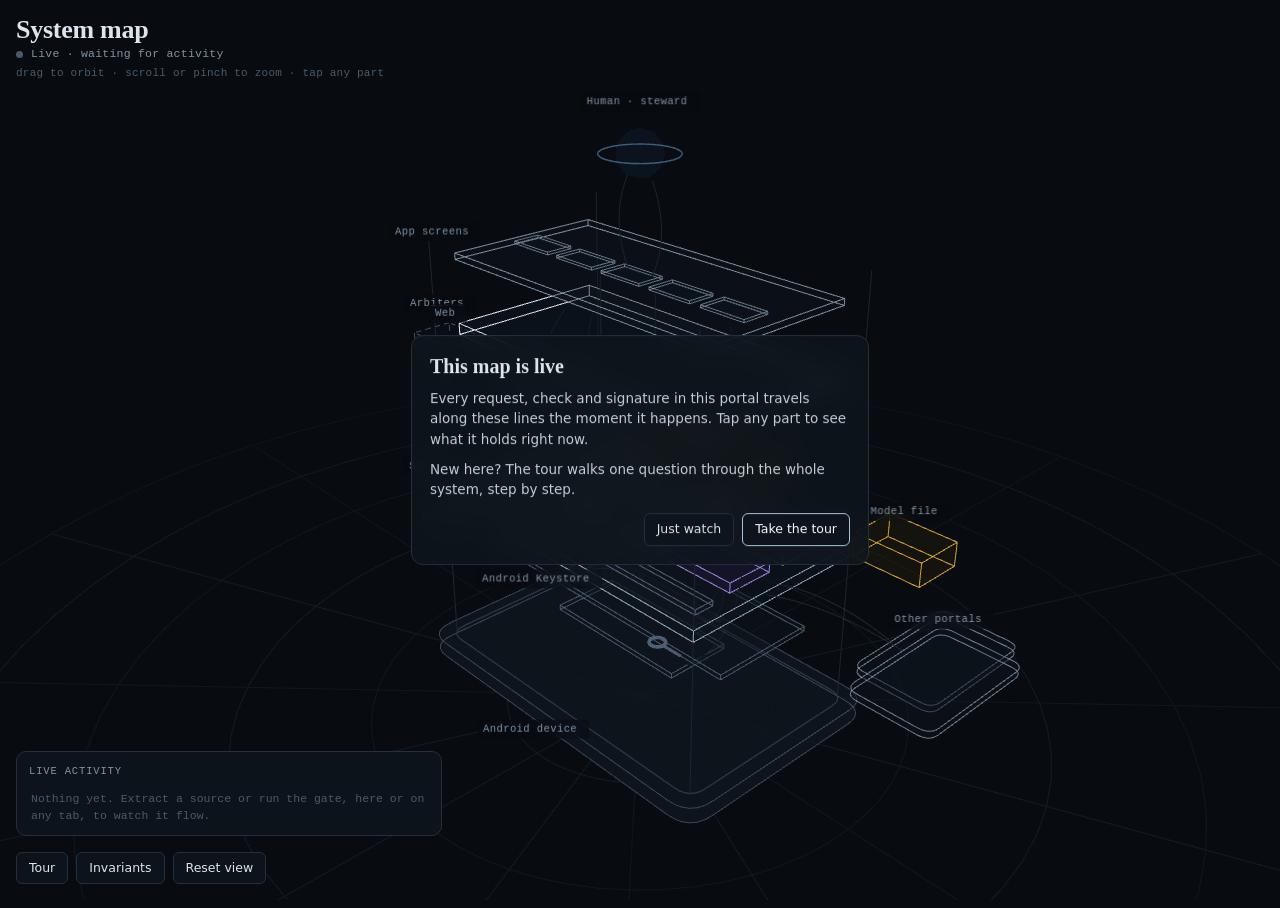
==== commit 9ba9626f: "Make the system map live: show each step as the engine takes it The map's flows were a looping illus" ====
--- a/app/src/main/assets/map.html
+++ b/app/src/main/assets/map.html
@@ -10,7 +10,7 @@
     color-scheme: dark;
     --bg:#080C11; --ink:#DCE4EC; --muted:#8393A3; --faint:#4B5A69;
     --surface:rgba(14,21,29,.86); --line:#223040;
-    --steel:#A9C2D6; --human:#6FA8DC; --agent:#D9A441; --dream:#9C8CE0;
+    --steel:#A9C2D6; --human:#6FA8DC; --agent:#D9A441; --dream:#9C8CE0; --good:#7FB89A; --bad:#D98A7E;
     --display:"Newsreader", Georgia, "Times New Roman", serif;
     --body:"Hanken Grotesk", "Segoe UI", system-ui, -apple-system, Helvetica, Arial, sans-serif;
     --mono:"JetBrains Mono", ui-monospace, SFMono-Regular, Menlo, Consolas, monospace;
@@ -83,14 +83,56 @@
   .bar{grid-column:1 / -1; height:2px; background:var(--line); border-radius:2px; overflow:hidden}
   .bar i{display:block; height:100%; width:0; background:var(--steel); transition:width .3s}
 
+  .tag .c{color:var(--faint); margin-left:6px}
+  .tag.hot{color:#fff; background:rgba(34,48,64,.9)}
+  .tag.hot.bad{color:#F2C2BA}
+
+  header .status{display:flex; align-items:center; gap:8px; font:500 11.5px/1.3 var(--mono); color:var(--muted); letter-spacing:.02em}
+  .dot{width:7px; height:7px; border-radius:50%; background:var(--faint); flex:none}
+  .dot.on{background:var(--good); box-shadow:0 0 0 0 rgba(127,184,154,.6); animation:beat 1.2s ease-out infinite}
+  .dot.tour{background:var(--steel)}
+  .dot.paused{background:var(--agent)}
+  @keyframes beat{ 0%{box-shadow:0 0 0 0 rgba(127,184,154,.6)} 100%{box-shadow:0 0 0 7px rgba(127,184,154,0)} }
+
+  #feed{position:absolute; left:16px; bottom:calc(64px + env(safe-area-inset-bottom,0px)); width:min(400px, calc(100% - 32px));
+    background:var(--surface); border:1px solid var(--line); border-radius:10px; padding:10px 12px;
+    backdrop-filter:blur(10px); -webkit-backdrop-filter:blur(10px); display:flex; flex-direction:column; gap:8px}
+  #feed .head{display:flex; align-items:center; justify-content:space-between; gap:8px}
+  #feed .label{font:500 10.5px/1 var(--mono); letter-spacing:.08em; text-transform:uppercase; color:var(--muted); background:none; border:0; padding:4px 0; backdrop-filter:none}
+  #feed .acts{display:flex; gap:6px; flex-wrap:wrap; justify-content:flex-end}
+  #feed .acts button{padding:6px 9px; font-size:11.5px}
+  #feed ol{margin:0; padding:0; list-style:none; display:flex; flex-direction:column; gap:2px; max-height:132px; overflow:hidden}
+  #feed.open ol{max-height:40vh; overflow:auto}
+  #feed li{display:grid; grid-template-columns:56px 10px 1fr; gap:6px; align-items:baseline; font:400 11.5px/1.45 var(--mono); color:#B7C2CD;
+    cursor:pointer; border-radius:4px; padding:1px 2px; animation:in .35s ease-out}
+  #feed li:hover{background:rgba(34,48,64,.5)}
+  #feed li .tm{color:var(--faint)}
+  #feed li .sw{width:6px; height:6px; border-radius:50%; align-self:center}
+  #feed li.bad{color:#E6B1A8}
+  #feed li.good{color:#BFE0CD}
+  #feed li.old{opacity:.55}
+  #feed .empty{color:var(--faint); font:400 11.5px/1.5 var(--mono); cursor:default; display:block; animation:none}
+  @keyframes in{ from{opacity:0; transform:translateY(4px)} to{opacity:1; transform:none} }
+
+  #coach{position:absolute; left:50%; top:50%; transform:translate(-50%,-50%); width:min(420px, calc(100% - 32px));
+    background:var(--surface); border:1px solid var(--line); border-radius:12px; padding:18px;
+    backdrop-filter:blur(12px); -webkit-backdrop-filter:blur(12px); display:flex; flex-direction:column; gap:10px}
+  #coach h2{margin:0; font:600 20px/1.2 var(--display)}
+  #coach p{margin:0; color:#C3CDD7; line-height:1.5; font-size:13.5px}
+  #coach .row{display:flex; gap:8px; justify-content:flex-end; margin-top:4px}
+  #coach .primary{border-color:var(--steel); color:#fff}
+
   @media (max-width:720px){
     header h1{font-size:22px}
     header .hint{display:none}
     #panel{top:auto; bottom:calc(64px + env(safe-area-inset-bottom,0px)); left:16px; right:16px; width:auto; max-height:48%}
     #walk{bottom:calc(64px + env(safe-area-inset-bottom,0px))}
     .controls{left:16px; right:16px}
-  }
-  @media (prefers-reduced-motion: reduce){ .bar i{transition:none} }
+    #app.touring #panel{bottom:calc(176px + env(safe-area-inset-bottom,0px)); max-height:36%}
+    #feed ol{max-height:44px}
+    #feed.open ol{max-height:34vh}
+  }
+  @media (prefers-reduced-motion: reduce){ .bar i{transition:none} .dot.on{animation:none} #feed li{animation:none} }
 </style>
 </head>
 <body>
@@ -100,13 +142,29 @@
   <div id="tags"></div>
   <header>
     <h1>System map</h1>
-    <p>This portal, part by part</p>
+    <div class="status" role="status" aria-live="polite"><span id="liveDot" class="dot"></span><span id="liveText">Live · waiting for activity</span></div>
     <span class="hint">drag to orbit · scroll or pinch to zoom · tap any part</span>
   </header>
+  <section id="feed" aria-label="Live activity">
+    <div class="head">
+      <button id="feedToggle" class="label" aria-expanded="false">Live activity</button>
+      <div class="acts" id="acts"></div>
+    </div>
+    <ol id="feedList"></ol>
+  </section>
   <div class="controls">
-    <button id="btnWalk" aria-pressed="false">Follow a question</button>
+    <button id="btnWalk" aria-pressed="false">Tour</button>
     <button id="btnInv" aria-pressed="false">Invariants</button>
     <button id="btnReset">Reset view</button>
+  </div>
+  <div id="coach" hidden role="dialog" aria-labelledby="coachTitle">
+    <h2 id="coachTitle">This map is live</h2>
+    <p>Every request, check and signature in this portal travels along these lines the moment it happens. Tap any part to see what it holds right now.</p>
+    <p>New here? The tour walks one question through the whole system, step by step.</p>
+    <div class="row">
+      <button id="coachSkip">Just watch</button>
+      <button id="coachTour" class="primary">Take the tour</button>
+    </div>
   </div>
   <aside id="panel" hidden aria-live="polite"></aside>
   <div id="walk" hidden>
@@ -152,9 +210,12 @@
   }
 }
 window.addEventListener("message", ev => {
+  if (ev.source !== window.parent) return;
   const d = ev.data || {};
-  if (d.type === "stats"){ LIVE = d.stats; if (typeof selected !== "undefined" && selected) renderInfo(selected); }
-  if (d.type === "visible"){ const was = running; running = !!d.visible; if (running && !was){ last = performance.now(); requestAnimationFrame(frame); } }
+  if (d.type === "stats"){ LIVE = d.stats; if (typeof selected !== "undefined" && selected) renderInfo(selected); if (typeof liveStats === "function") liveStats(); }
+  if (d.type === "hello"){ window.parent.postMessage({ type:"ready" }, "*"); return; }
+  if (d.type === "trace" && typeof takeTrace === "function") takeTrace(d.events || [], !!d.backlog);
+  if (d.type === "visible"){ const was = running; running = !!d.visible; if (running && !was){ last = performance.now(); if (typeof catchUp === "function") catchUp(); requestAnimationFrame(frame); } }
 });
 
 /* ------------------------------------------------------------ content */
@@ -422,7 +483,11 @@
   { id:"bg", a:"background", b:"dspace", p:[V(1.8,2.1,.3), V(2.15,3.52,.25)], bend:V(.9,0,0), role:"dream", label:"nightly" },
   { id:"rv", a:"dspace", b:"ui",      p:[V(2.5,3.73,.45), V(2.6,8.14,.5)], bend:V(2.7,0,.7), role:"dream", label:"review" },
   { id:"sy1",a:"store", b:"portals",  p:[V(3.4,3.45,-.2), V(5.6,3.3,-.35)], bend:V(0,.3,0), role:"core", label:"sync" },
-  { id:"sy2",a:"portals", b:"store",  p:[V(6.3,3.8,.35), V(3.4,3.45,.25)], bend:V(0,.3,0), role:"core", label:"sync" }
+  { id:"sy2",a:"portals", b:"store",  p:[V(6.3,3.8,.35), V(3.4,3.45,.25)], bend:V(0,.3,0), role:"core", label:"sync" },
+  { id:"ans",a:"arbiters", b:"ui",    p:[V(.7,6.92,.3), V(.7,8.14,.3)],   bend:V(0,0,0),    role:"core",  label:"answer" },
+  { id:"rp", a:"store", b:"arbiters", p:[V(-3.1,3.52,-.7), V(-2.9,6.69,-.7)], bend:V(-1.3,0,0), role:"core", label:"replay" },
+  { id:"lg", a:"arbiters", b:"ledger", p:[V(.6,6.69,1.2), V(.9,3.62,1.45)], bend:V(.4,0,1.3), role:"core", label:"decision" },
+  { id:"mr", a:"arbiters", b:"map",   p:[V(.45,6.69,-.95), V(.35,3.73,-1.1)], bend:V(.5,0,-.9), role:"steer", label:"record" }
 ];
 
 const dotTex = (() => {
@@ -465,10 +530,11 @@
   const b = document.createElement("button");
   b.className = "tag" + (E[id].small ? " small" : "");
   b.type = "button";
-  b.textContent = INFO[id].name;
+  b.appendChild(document.createTextNode(INFO[id].name));
+  const c = document.createElement("span"); c.className = "c"; b.appendChild(c);
   b.addEventListener("click", ev => { ev.stopPropagation(); select(id, true); });
   tagsEl.appendChild(b);
-  E[id].tag = b;
+  E[id].tag = b; E[id].count = c;
 });
 
 /* ------------------------------------------------------------ camera orbit */
@@ -601,6 +667,7 @@
   panel.appendChild(el("p", { text:d.desc }));
   if (d.facts.length){ panel.appendChild(el("ul", null, d.facts.map(f => el("li", { text:f })))); }
   const lv = liveLine(id); if (lv) panel.appendChild(el("div", { cls:"live", text:lv }));
+  const la = el("div", { cls:"live", id:"lastAct" }); panel.appendChild(la); lastActLine(id);
   const links = [...E[id].links].filter(x => x !== id);
   if (links.length){
     panel.appendChild(el("div", { cls:"sec", text:"Connected to" }));
@@ -617,7 +684,7 @@
       b.addEventListener("click", () => openInvariants(v[0])); return b;
     })));
   }
-  panel.hidden = false;
+  panel.hidden = false; layout();
 }
 function openInvariants(n){
   selected = null; invSel = n || null;
@@ -641,11 +708,12 @@
   });
   panel.appendChild(list);
   panel.appendChild(el("div", { cls:"foot", text:"51 tests over thousands of random histories; 27 deliberate breaks, all caught." }));
-  panel.hidden = false;
+  panel.hidden = false; layout();
 }
 function closePanel(){
   panel.hidden = true; selected = null; invSel = null;
   btnInv.setAttribute("aria-pressed","false");
+  if (typeof layout === "function") layout();
 }
 btnInv.addEventListener("click", () => { if (btnInv.getAttribute("aria-pressed") === "true") closePanel(); else openInvariants(null); });
 document.getElementById("btnReset").addEventListener("click", () => {
@@ -653,7 +721,7 @@
   cam.theta = HOME.theta; cam.phi = HOME.phi;
 });
 document.addEventListener("keydown", ev => {
-  if (ev.key === "Escape"){ if (walk.on) stopWalk(); else closePanel(); }
+  if (ev.key === "Escape"){ if (!coach.hidden) coachDone(); else if (walk.on) stopWalk(); else closePanel(); }
   if (walk.on && ev.key === "ArrowRight") goStep(walk.i + 1);
   if (walk.on && ev.key === "ArrowLeft") goStep(walk.i - 1);
 });
@@ -674,10 +742,14 @@
 }
 function startWalk(){
   walk.on = true; walkEl.hidden = false; btnWalk.setAttribute("aria-pressed","true");
+  document.getElementById("app").classList.add("touring");
+  coachDone(); layout(); statusLine();
   setPlay(!reduced); goStep(0);
 }
 function stopWalk(){
   walk.on = false; walkEl.hidden = true; btnWalk.setAttribute("aria-pressed","false");
+  document.getElementById("app").classList.remove("touring");
+  closePanel(); catchUp(); layout(); statusLine();
 }
 function setPlay(p){ walk.playing = p; wPlay.textContent = p ? "❚❚" : "▶"; wPlay.setAttribute("aria-label", p ? "Pause" : "Play"); walk.t = performance.now(); }
 btnWalk.addEventListener("click", () => walk.on ? stopWalk() : startWalk());
@@ -685,6 +757,219 @@
 document.getElementById("wNext").addEventListener("click", () => { setPlay(false); goStep(walk.i + 1); });
 wPlay.addEventListener("click", () => setPlay(!walk.playing));
 document.getElementById("wClose").addEventListener("click", stopWalk);
+
+/* ------------------------------------------------------------ live activity
+   The engine traces every step it takes. Each step becomes a packet on the
+   edge it really travels, a glow on the part that receives it, and a line in
+   the activity feed. Steps arrive in bursts (an extract takes milliseconds),
+   so they are played in order at a readable pace, faster when many wait. */
+const TONE = { good:0x7FB89A, bad:0xD98A7E };
+const TONE_CSS = { good:"#7FB89A", bad:"#D98A7E" };
+const STALE_MS = 60000;
+
+function hops(ev){
+  switch (ev.step){
+    case "replay":  return { hops:[["rp"]], node:"arbiters" };
+    case "request": return ev.steward ? { hops:[["q"],["h"]], node:"arbiters", role:"human" } : { hops:[["h"]], node:"arbiters" };
+    case "answer":  return ev.steward ? { hops:[["ans"],["a"]], node:"human", tone:"good" } : { hops:[["ans"]], node:"ui", tone:"good" };
+    case "refuse":  return { hops:[], node:"arbiters", tone:"bad" };
+    case "scan":    return { hops:[["sc"]], node:"map" };
+    case "steer":   return { hops:[["s1","s2"]], node:"arbiters" };
+    case "sign":    return { hops:[["k"]], node:"keystore" };
+    case "commit":  return { hops:[[ ev.kind === "assert" ? "c" : ev.kind === "promote" ? "g" : ev.kind === "map" ? "mr" : "lg" ]],
+                             node: ev.kind === "assert" ? "episodes" : ev.kind === "promote" ? "culture" : ev.kind === "map" ? "map" : "ledger" };
+    case "deploy":  return { hops:[["d"]], node:"agent" };
+    case "read":    return { hops:[["r"]], node:"source" };
+    case "propose": return { hops:[["p"]], node:"arbiters" };
+    case "check":   return { hops:[], node:"arbiters", tone: ev.rejected > 0 ? (ev.accepted > 0 ? null : "bad") : "good" };
+    case "promote": return { hops:[], node:"episodes", tone:"good" };
+    case "hold":    return { hops:[], node:"ledger" };
+    case "verify":  return { hops:[["rp"]], node:"store", tone: ev.ok ? "good" : "bad" };
+    default:        return { hops:[], node:"arbiters" };
+  }
+}
+
+const queue = [];            // steps waiting to play
+const packets = [];          // { edge, t0, dur, color }
+const sprites = [];
+for (let i = 0; i < 72; i++){
+  const s = new THREE.Sprite(new THREE.SpriteMaterial({ map:dotTex, transparent:true, depthWrite:false, blending:THREE.AdditiveBlending, opacity:0 }));
+  s.visible = false; scene.add(s); sprites.push(s);
+}
+Object.keys(E).forEach(id => {
+  const g = new THREE.Sprite(new THREE.SpriteMaterial({ map:dotTex, color:ROLE[INFO[id].role], transparent:true, depthWrite:false, blending:THREE.AdditiveBlending, opacity:0 }));
+  const big = ["ui","arbiters","store","background","device"].includes(id);
+  g.scale.setScalar(big ? 2.4 : 1.5); g.position.copy(E[id].pos); g.visible = false;
+  scene.add(g); E[id].glow = g; E[id].heat = 0;
+});
+
+let nextAt = 0, lastLive = 0, statusAt = 0, recent = [];
+const feedEl = document.getElementById("feed"), feedList = document.getElementById("feedList");
+const liveDot = document.getElementById("liveDot"), liveText = document.getElementById("liveText");
+
+function takeTrace(evs, backlog){
+  const now = Date.now();
+  let seen = feedList.dataset.seq ? Number(feedList.dataset.seq) : 0;
+  evs.forEach(ev => {
+    if (ev.seq <= seen) return;                       // the backlog can repeat what we already have
+    seen = ev.seq;
+    if (backlog && now - ev.t > STALE_MS) addFeed(ev, true);
+    else queue.push(ev);
+  });
+  feedList.dataset.seq = String(seen);
+  if (queue.length > 240) queue.splice(0, queue.length - 240).forEach(ev => addFeed(ev, true));
+}
+/* Back on screen: anything older than a minute goes straight to the feed. */
+function catchUp(){
+  const now = Date.now();
+  while (queue.length && now - queue[0].t > STALE_MS) addFeed(queue.shift(), true);
+}
+
+function playLive(now){
+  if (walk.on || !queue.length || now < nextAt) { tickPackets(now); return; }
+  const speed = queue.length > 16 ? 3.2 : queue.length > 6 ? 1.8 : 1;
+  const ev = queue.shift();
+  const r = hops(ev);
+  const hopMs = 720 / speed;
+  let t0 = now;
+  r.hops.forEach(group => {
+    group.forEach(eid => {
+      const e = EDGE[eid];
+      const color = r.role ? ROLE[r.role] : ev.step === "refuse" ? TONE.bad : ROLE[e.role];
+      packets.push({ e, t0, dur:hopMs, color });
+      setTimeout(() => { e.heat = 1; heatNode(e.b, null); }, Math.max(0, t0 - now + hopMs * .85));
+      e.heat = Math.max(e.heat || 0, .6);
+    });
+    t0 += hopMs * .8;
+  });
+  const arrive = Math.max(0, t0 - now - hopMs * .8 + hopMs * .85);
+  setTimeout(() => { heatNode(r.node, r.tone, ev); }, r.hops.length ? arrive : 0);
+  addFeed(ev, false, r);
+  lastLive = now; recent.push(now);
+  nextAt = now + Math.max(160, (r.hops.length ? 520 : 300) / speed);
+  tickPackets(now);
+}
+
+function heatNode(id, tone, ev){
+  const e = E[id]; if (!e) return;
+  e.heat = 1; e.tone = tone || null;
+  e.glow.material.color.setHex(tone ? TONE[tone] : ROLE[INFO[id].role]);
+  if (ev){ e.last = { text:ev.text, t:ev.t }; if (selected === id) lastActLine(id); }
+}
+
+function tickPackets(now){
+  let k = 0;
+  for (let i = packets.length - 1; i >= 0; i--){
+    const p = packets[i], u = (now - p.t0) / p.dur;
+    if (u >= 1.15) { packets.splice(i, 1); continue; }
+    if (u < 0) continue;
+    for (let j = 0; j < 3 && k < sprites.length; j++){
+      const uu = u - j * .05;
+      if (uu < 0 || uu > 1) continue;
+      const s = sprites[k++];
+      p.e.curve.getPointAt(uu, s.position);
+      s.material.color.setHex(p.color);
+      s.material.opacity = (j === 0 ? 1 : j === 1 ? .5 : .25) * (u > 1 ? Math.max(0, 1 - (u - 1) / .15) : 1);
+      const sc = j === 0 ? .42 : .3; s.scale.set(sc, sc, sc);
+      s.visible = true;
+    }
+  }
+  for (; k < sprites.length; k++) sprites[k].visible = false;
+}
+
+function hhmmss(t){ const d = new Date(t); return [d.getHours(), d.getMinutes(), d.getSeconds()].map(x => String(x).padStart(2,"0")).join(":"); }
+function addFeed(ev, old, r){
+  r = r || hops(ev);
+  const empty = feedList.querySelector(".empty"); if (empty) empty.remove();
+  const li = document.createElement("li");
+  if (r.tone) li.classList.add(r.tone);
+  if (old) li.classList.add("old");
+  const tm = document.createElement("span"); tm.className = "tm"; tm.textContent = hhmmss(ev.t);
+  const sw = document.createElement("span"); sw.className = "sw";
+  sw.style.background = r.tone ? TONE_CSS[r.tone] : CSS[INFO[r.node].role];
+  const tx = document.createElement("span"); tx.textContent = ev.text;
+  li.append(tm, sw, tx);
+  li.title = ev.text;
+  li.addEventListener("click", () => select(r.node, true));
+  feedList.prepend(li);
+  while (feedList.children.length > 120) feedList.lastChild.remove();
+  if (old && !E[r.node].last) E[r.node].last = { text:ev.text, t:ev.t };
+}
+function feedEmpty(){
+  if (feedList.children.length) return;
+  const li = document.createElement("li"); li.className = "empty";
+  li.textContent = LIVE && !LIVE.sources ? "Nothing yet. Add the sample texts, then extract, to watch the portal work."
+    : "Nothing yet. Extract a source or run the gate, here or on any tab, to watch it flow.";
+  feedList.appendChild(li);
+}
+
+function ago(t){
+  const s = Math.max(0, Math.round((Date.now() - t) / 1000));
+  return s < 60 ? s + "s ago" : s < 3600 ? Math.round(s / 60) + " min ago" : Math.round(s / 3600) + " h ago";
+}
+function lastActLine(id){
+  const n = document.getElementById("lastAct"); if (!n) return;
+  const l = E[id] && E[id].last;
+  n.hidden = !l;
+  if (l) n.textContent = "Last activity, " + ago(l.t) + ": " + l.text;
+}
+
+function statusLine(){
+  statusAt = performance.now();
+  recent = recent.filter(x => statusAt - x < 60000);
+  liveDot.className = "dot";
+  if (walk.on){ liveDot.classList.add("tour"); liveText.textContent = "Tour · live activity waits" + (queue.length ? " (" + queue.length + " steps)" : ""); return; }
+  if (LIVE && LIVE.frozen){ liveDot.classList.add("paused"); liveText.textContent = "Live · frozen after a fork"; return; }
+  if (LIVE && LIVE.paused){ liveDot.classList.add("paused"); liveText.textContent = "Live · arbiters paused by the steward"; }
+  else if (queue.length > 6){ liveDot.classList.add("on"); liveText.textContent = "Live · catching up, " + queue.length + " steps"; }
+  else if (statusAt - lastLive < 2500 && lastLive){ liveDot.classList.add("on"); liveText.textContent = "Live · working"; }
+  else liveText.textContent = recent.length ? "Live · " + recent.length + (recent.length === 1 ? " step" : " steps") + " in the last minute" : "Live · waiting for activity";
+  if (selected) lastActLine(selected);
+}
+
+/* Counts on the labels, from the app's summary. */
+function liveStats(){
+  const s = LIVE; if (!s) return;
+  const c = { store:s.txs, culture:s.culture, episodes:s.results, map:s.sources, ledger:s.held ? s.held + " held" : null, arbiters:s.open ? s.open + " open" : null };
+  for (const id in E) E[id].count.textContent = c[id] == null || c[id] === 0 && id !== "store" ? "" : String(c[id]);
+  acts(); feedEmpty(); statusLine();
+}
+
+/* Do something from here, so you can watch it without leaving the map. */
+const actsEl = document.getElementById("acts");
+function acts(){
+  const want = !LIVE ? [] : !LIVE.sources ? [["samples","Add samples"]] : [["extract","Extract"],["gate","Gate"],["verify","Verify"]];
+  const key = want.map(x => x[0]).join();
+  if (actsEl.dataset.key === key) return;
+  actsEl.dataset.key = key; actsEl.innerHTML = "";
+  want.forEach(([name, label]) => {
+    const b = document.createElement("button"); b.type = "button"; b.textContent = label;
+    b.addEventListener("click", () => window.parent.postMessage({ type:"act", name }, "*"));
+    actsEl.appendChild(b);
+  });
+}
+const feedToggle = document.getElementById("feedToggle");
+feedToggle.addEventListener("click", () => {
+  const open = !feedEl.classList.contains("open");
+  feedEl.classList.toggle("open", open); feedToggle.setAttribute("aria-expanded", String(open));
+});
+
+/* The feed shares the bottom of a phone screen with the panel and the tour. */
+function layout(){
+  const narrow = stage.clientWidth < 720;
+  feedEl.hidden = walk.on || (narrow && !panel.hidden);
+}
+
+/* First visit: offer the tour, the way a game offers its tutorial. Never forced. */
+const coach = document.getElementById("coach");
+const TOUR_KEY = "dilmun.map.tourOffered";
+function coachDone(){
+  coach.hidden = true;
+  try { localStorage.setItem(TOUR_KEY, "1"); } catch (e) {}
+}
+document.getElementById("coachSkip").addEventListener("click", coachDone);
+document.getElementById("coachTour").addEventListener("click", () => { coachDone(); startWalk(); });
+try { coach.hidden = localStorage.getItem(TOUR_KEY) === "1"; } catch (e) { coach.hidden = false; }
 
 /* ------------------------------------------------------------ frame */
 const tmp = new THREE.Vector3();
@@ -709,29 +994,38 @@
   const dt = Math.min(.05, (now - last) / 1000); last = now;
   if (idle && !walk.on) cam.theta += dt * .05;
   if (!idle && !selected && !walk.on && !invSel && now - lastInteract > 12000 && !reduced) idle = true;
+  if (now - statusAt > 1000) statusLine();
   if (walk.on && walk.playing && now - walk.t > STEP_MS) goStep(walk.i + 1);
   placeCamera();
 
   const emph = emphasisSet(), act = activeEdges();
   for (const id in E){
     const e = E[id];
+    e.heat = Math.max(0, (e.heat || 0) - dt * .55);
     const on = !emph || emph.has(id);
-    const f = (on ? 1 : .22) * (hover === id ? 1.25 : 1);
+    const f = (on ? 1 : .22) * (hover === id ? 1.25 : 1) * (1 + e.heat * .8);
     e.mats.forEach(x => x.m.opacity = Math.min(1, x.base * f));
     e.fills.forEach(x => x.m.opacity = x.base * (on ? 1 : .5));
-    e.tag.classList.toggle("dim", !on);
+    e.tag.classList.toggle("dim", !on && e.heat < .3);
     e.tag.classList.toggle("on", hover === id || selected === id);
+    e.tag.classList.toggle("hot", e.heat > .35);
+    e.tag.classList.toggle("bad", e.tone === "bad");
+    if (e.glow){ e.glow.material.opacity = Math.min(.6, e.heat * .6); e.glow.visible = e.heat > .01; }
   }
   halo.rotation.z += dt * .4;
 
   const t = now / 1000;
+  playLive(now);
   EDGES.forEach(e => {
     let level;
     if (act) level = act.has(e.id) ? 1 : 0;
     else if (emph) level = (emph.has(e.a) && emph.has(e.b)) ? .8 : 0;
-    else level = e.id === "w" ? 0 : .45;
-    e.mat.opacity = act ? (level ? .75 : .06) : (emph ? (level ? .5 : .06) : .16);
-    const n = level >= 1 ? 4 : (level > 0 ? 2 : 0);
+    else level = 0;
+    e.heat = Math.max(0, (e.heat || 0) - dt * .7);
+    const baseOp = act ? (level ? .75 : .06) : (emph ? (level ? .4 : .06) : .14);
+    e.mat.opacity = act ? baseOp : Math.min(.95, baseOp + e.heat * .7);
+    // Guided particles belong to the tour. Outside it, only live packets move.
+    const n = act ? (level >= 1 ? 4 : 0) : 0;
     const speed = (reduced ? .12 : .32) * (3.2 / Math.max(1.5, e.len)) ;
     e.parts.forEach((s, i) => {
       if (i >= n){ s.material.opacity = 0; return; }
@@ -757,7 +1051,10 @@
 }
 resize();
 placeCamera();
+layout(); feedEmpty(); statusLine();
+window.addEventListener("resize", layout);
 requestAnimationFrame(frame);
+if (window.parent !== window) window.parent.postMessage({ type:"ready" }, "*");
 })();
 </script>
 
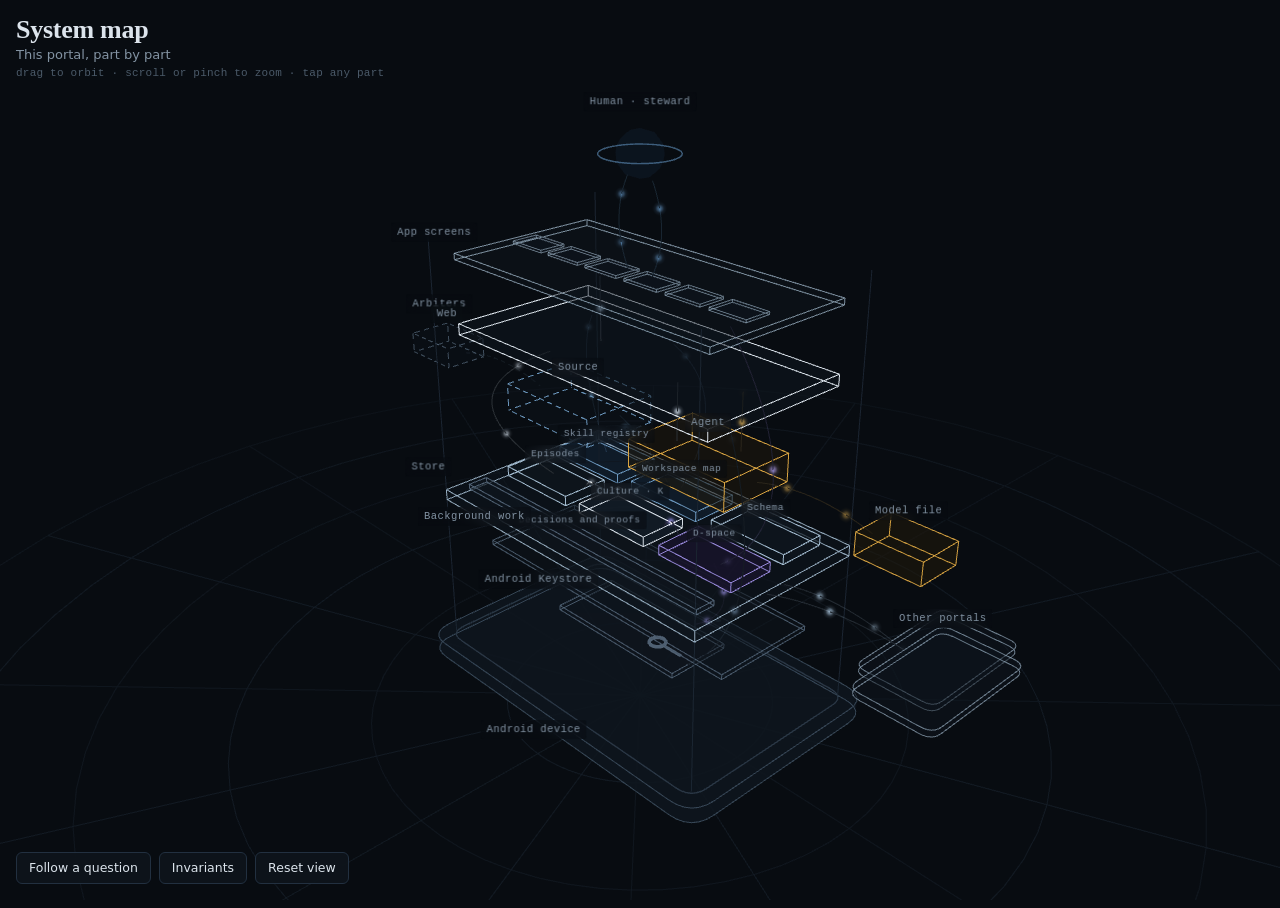
==== commit d9b13620: "Add on-device model: Ask tab, model import, and model-driven extraction Run a GGUF model (MiniCPM5-1" ====
--- a/app/src/main/assets/map.html
+++ b/app/src/main/assets/map.html
@@ -10,7 +10,7 @@
     color-scheme: dark;
     --bg:#080C11; --ink:#DCE4EC; --muted:#8393A3; --faint:#4B5A69;
     --surface:rgba(14,21,29,.86); --line:#223040;
-    --steel:#A9C2D6; --human:#6FA8DC; --agent:#D9A441; --dream:#9C8CE0; --good:#7FB89A; --bad:#D98A7E;
+    --steel:#A9C2D6; --human:#6FA8DC; --agent:#D9A441; --dream:#9C8CE0;
     --display:"Newsreader", Georgia, "Times New Roman", serif;
     --body:"Hanken Grotesk", "Segoe UI", system-ui, -apple-system, Helvetica, Arial, sans-serif;
     --mono:"JetBrains Mono", ui-monospace, SFMono-Regular, Menlo, Consolas, monospace;
@@ -83,56 +83,14 @@
   .bar{grid-column:1 / -1; height:2px; background:var(--line); border-radius:2px; overflow:hidden}
   .bar i{display:block; height:100%; width:0; background:var(--steel); transition:width .3s}
 
-  .tag .c{color:var(--faint); margin-left:6px}
-  .tag.hot{color:#fff; background:rgba(34,48,64,.9)}
-  .tag.hot.bad{color:#F2C2BA}
-
-  header .status{display:flex; align-items:center; gap:8px; font:500 11.5px/1.3 var(--mono); color:var(--muted); letter-spacing:.02em}
-  .dot{width:7px; height:7px; border-radius:50%; background:var(--faint); flex:none}
-  .dot.on{background:var(--good); box-shadow:0 0 0 0 rgba(127,184,154,.6); animation:beat 1.2s ease-out infinite}
-  .dot.tour{background:var(--steel)}
-  .dot.paused{background:var(--agent)}
-  @keyframes beat{ 0%{box-shadow:0 0 0 0 rgba(127,184,154,.6)} 100%{box-shadow:0 0 0 7px rgba(127,184,154,0)} }
-
-  #feed{position:absolute; left:16px; bottom:calc(64px + env(safe-area-inset-bottom,0px)); width:min(400px, calc(100% - 32px));
-    background:var(--surface); border:1px solid var(--line); border-radius:10px; padding:10px 12px;
-    backdrop-filter:blur(10px); -webkit-backdrop-filter:blur(10px); display:flex; flex-direction:column; gap:8px}
-  #feed .head{display:flex; align-items:center; justify-content:space-between; gap:8px}
-  #feed .label{font:500 10.5px/1 var(--mono); letter-spacing:.08em; text-transform:uppercase; color:var(--muted); background:none; border:0; padding:4px 0; backdrop-filter:none}
-  #feed .acts{display:flex; gap:6px; flex-wrap:wrap; justify-content:flex-end}
-  #feed .acts button{padding:6px 9px; font-size:11.5px}
-  #feed ol{margin:0; padding:0; list-style:none; display:flex; flex-direction:column; gap:2px; max-height:132px; overflow:hidden}
-  #feed.open ol{max-height:40vh; overflow:auto}
-  #feed li{display:grid; grid-template-columns:56px 10px 1fr; gap:6px; align-items:baseline; font:400 11.5px/1.45 var(--mono); color:#B7C2CD;
-    cursor:pointer; border-radius:4px; padding:1px 2px; animation:in .35s ease-out}
-  #feed li:hover{background:rgba(34,48,64,.5)}
-  #feed li .tm{color:var(--faint)}
-  #feed li .sw{width:6px; height:6px; border-radius:50%; align-self:center}
-  #feed li.bad{color:#E6B1A8}
-  #feed li.good{color:#BFE0CD}
-  #feed li.old{opacity:.55}
-  #feed .empty{color:var(--faint); font:400 11.5px/1.5 var(--mono); cursor:default; display:block; animation:none}
-  @keyframes in{ from{opacity:0; transform:translateY(4px)} to{opacity:1; transform:none} }
-
-  #coach{position:absolute; left:50%; top:50%; transform:translate(-50%,-50%); width:min(420px, calc(100% - 32px));
-    background:var(--surface); border:1px solid var(--line); border-radius:12px; padding:18px;
-    backdrop-filter:blur(12px); -webkit-backdrop-filter:blur(12px); display:flex; flex-direction:column; gap:10px}
-  #coach h2{margin:0; font:600 20px/1.2 var(--display)}
-  #coach p{margin:0; color:#C3CDD7; line-height:1.5; font-size:13.5px}
-  #coach .row{display:flex; gap:8px; justify-content:flex-end; margin-top:4px}
-  #coach .primary{border-color:var(--steel); color:#fff}
-
   @media (max-width:720px){
     header h1{font-size:22px}
     header .hint{display:none}
     #panel{top:auto; bottom:calc(64px + env(safe-area-inset-bottom,0px)); left:16px; right:16px; width:auto; max-height:48%}
     #walk{bottom:calc(64px + env(safe-area-inset-bottom,0px))}
     .controls{left:16px; right:16px}
-    #app.touring #panel{bottom:calc(176px + env(safe-area-inset-bottom,0px)); max-height:36%}
-    #feed ol{max-height:44px}
-    #feed.open ol{max-height:34vh}
-  }
-  @media (prefers-reduced-motion: reduce){ .bar i{transition:none} .dot.on{animation:none} #feed li{animation:none} }
+  }
+  @media (prefers-reduced-motion: reduce){ .bar i{transition:none} }
 </style>
 </head>
 <body>
@@ -142,29 +100,13 @@
   <div id="tags"></div>
   <header>
     <h1>System map</h1>
-    <div class="status" role="status" aria-live="polite"><span id="liveDot" class="dot"></span><span id="liveText">Live · waiting for activity</span></div>
+    <p>This portal, part by part</p>
     <span class="hint">drag to orbit · scroll or pinch to zoom · tap any part</span>
   </header>
-  <section id="feed" aria-label="Live activity">
-    <div class="head">
-      <button id="feedToggle" class="label" aria-expanded="false">Live activity</button>
-      <div class="acts" id="acts"></div>
-    </div>
-    <ol id="feedList"></ol>
-  </section>
   <div class="controls">
-    <button id="btnWalk" aria-pressed="false">Tour</button>
+    <button id="btnWalk" aria-pressed="false">Follow a question</button>
     <button id="btnInv" aria-pressed="false">Invariants</button>
     <button id="btnReset">Reset view</button>
-  </div>
-  <div id="coach" hidden role="dialog" aria-labelledby="coachTitle">
-    <h2 id="coachTitle">This map is live</h2>
-    <p>Every request, check and signature in this portal travels along these lines the moment it happens. Tap any part to see what it holds right now.</p>
-    <p>New here? The tour walks one question through the whole system, step by step.</p>
-    <div class="row">
-      <button id="coachSkip">Just watch</button>
-      <button id="coachTour" class="primary">Take the tour</button>
-    </div>
   </div>
   <aside id="panel" hidden aria-live="polite"></aside>
   <div id="walk" hidden>
@@ -200,8 +142,11 @@
     case "map": return "On this device: " + n(s.sources, "source", "sources") + " mapped";
     case "registry": return "On this device: " + s.skill + " · tools " + (s.tools || []).join(", ");
     case "arbiters": return "On this device: " + n(s.open, "open directive", "open directives") + (s.paused ? " · paused by the steward" : "") + (s.frozen ? " · frozen after a fork" : "");
-    case "agent": return "In this build: " + s.agent + ". It reads lines like \"aspirin | treats | fever\". The model slot comes next.";
-    case "model": return "In this build: no model file yet.";
+    case "agent": return "Extract uses: " + (s.agent && s.agent.indexOf("model:") === 0 ? "the model, " + s.agent.split(":")[1] : "the pattern agent (no model loaded)");
+    case "model": return s.model && s.model.name ? "On this device: " + s.model.name + (s.model.loaded ? " · loaded" : " · not loaded") + " · fingerprint " + String(s.model.id).split(":").pop() : "No model file yet: import one on the Ask tab.";
+    case "ui": return "Tabs: Map · Ask · Sources · Work · Memory · Log";
+    case "dspace": return "The dream cycle arrives in a later build.";
+    case "background": return "In this build, work runs while the app is open. Background work arrives later.";
     case "keystore": return "This portal: " + s.portal;
     case "ledger": return "On this device: " + n(s.held, "fact", "facts") + " held for approval";
     case "portals": return "Sync arrives in a later build.";
@@ -210,12 +155,9 @@
   }
 }
 window.addEventListener("message", ev => {
-  if (ev.source !== window.parent) return;
   const d = ev.data || {};
-  if (d.type === "stats"){ LIVE = d.stats; if (typeof selected !== "undefined" && selected) renderInfo(selected); if (typeof liveStats === "function") liveStats(); }
-  if (d.type === "hello"){ window.parent.postMessage({ type:"ready" }, "*"); return; }
-  if (d.type === "trace" && typeof takeTrace === "function") takeTrace(d.events || [], !!d.backlog);
-  if (d.type === "visible"){ const was = running; running = !!d.visible; if (running && !was){ last = performance.now(); if (typeof catchUp === "function") catchUp(); requestAnimationFrame(frame); } }
+  if (d.type === "stats"){ LIVE = d.stats; if (typeof selected !== "undefined" && selected) renderInfo(selected); }
+  if (d.type === "visible"){ const was = running; running = !!d.visible; if (running && !was){ last = performance.now(); requestAnimationFrame(frame); } }
 });
 
 /* ------------------------------------------------------------ content */
@@ -226,20 +168,20 @@
   device:{ name:"Android device", role:"core", kicker:"hardware",
     desc:"Everything inside the glass case runs in one app on one device. Nothing needs a server; the portal works offline and syncs when it can.",
     facts:["Holds the app, the model file and the store","Any phone or tablet with enough memory for a 1B model in 4-bit"] },
-  ui:{ name:"App screens", role:"core", kicker:"interface",
-    desc:"Import, Ask, Timeline, Review and Graph. The screens never write to the log themselves; they hand every request to the arbiters.",
-    facts:["Import: add books and folders as sources","Ask: send a question, get facts with their quotes","Timeline: the log as it grew","Review: the D-space and items held for approval","Graph: browse entities and links"] },
+  ui:{ name:"App screens", role:"core", kicker:"interface · six tabs",
+    desc:"Six tabs. The screens never write to the log themselves: every change goes to the arbiters and is committed as a signed transaction.",
+    facts:["Map: this map, with live numbers from the device","Ask: import and load the model, then ask. Answers cite the settled facts they were given; nothing said here is written to the log","Sources: pick a folder or add the sample texts, and extract facts from a file","Work: the arbiters' state, pause, the promotion gate and the items held for your approval","Memory: the settled facts, K, with their support","Log: every signed transaction, and a full re-check from disk"] },
   arbiters:{ name:"Arbiters", role:"key", kicker:"fixed rules · foreground service",
     desc:"They turn a question into directives, deploy the agent, check what comes back and commit one signed transaction per result. Their state is never saved on its own: at every startup they rebuild it by replaying the log.",
     facts:["State: open directives, limits, pending approvals, pause, policy version","Quotes must match the source exactly","Tools must be allowed by the skill: the pinned version, narrowed by the current one","A result stops at its budget; no run after expiry","Nothing happens while paused, or after this portal's chain forks"] },
   agent:{ name:"Agent", role:"agent", kicker:"the local model · proposes only",
-    desc:"MiniCPM5-1B in 4-bit, run once per directive. It reads the one source its directive names and returns proposed facts with quotes. It holds no key the store trusts, so nothing it writes reaches the log directly.",
+    desc:"MiniCPM5-1B in 4-bit, imported on the Ask tab and run on the phone's processor. On a directive it reads the one source named, a passage at a time, and proposes facts with quotes. It holds no key the store trusts, so nothing it writes reaches the log directly. Without a model, a simple pattern agent takes its place.",
     facts:["Loads when the first directive needs it, unloads when idle","Keeps nothing between runs","Its raw output is recorded; replay never calls it again"] },
   source:{ name:"Source", role:"steer", kicker:"variable · set by each directive",
     desc:"A book database or files on the device today, whitelisted websites later. The agent may read only the source its directive names, and only if the workspace map has it with the same content hash.",
     facts:["Changed since the directive? The run is refused until a rescan"] },
   model:{ name:"Model file", role:"agent", kicker:"downloaded once",
-    desc:"MiniCPM5-1B by default, LFM2.5 as the alternate. Checked against its hash on download, and named on every result it produced, so you can always tell which model said what.",
+    desc:"MiniCPM5-1B by default, LFM2.5 as the alternate. You download the GGUF file and import it on the Ask tab; the app never goes online. Its fingerprint (SHA-256) is named on every result it produced, so you can always tell which model said what.",
     facts:["Recorded as modelHash on each result"] },
   web:{ name:"Web", role:"dim", kicker:"later",
     desc:"Whitelisted sites only, cached as sources before any agent reads them. Stays off until the allowlist policy is decided.",
@@ -300,7 +242,7 @@
 ];
 
 const STEPS = [
-  ["Ask","You ask a question in the app.",["q"],"ui"],
+  ["Ask","You ask on the Ask tab, or tap Extract on a source.",["q"],"ui"],
   ["Hand to the arbiters","The screen passes it on. It writes nothing itself.",["h"],"arbiters"],
   ["Steer","The arbiters choose a skill from the registry and a source from the workspace map.",["s1","s2"],"arbiters"],
   ["Directive","A directive is committed: skill version, source hash, budget, expiry. The agent is deployed with it.",["d"],"agent"],
@@ -310,7 +252,7 @@
   ["Check and commit","Quotes, schema, tools and budget are checked. One signed transaction lands in an episode.",["c","k"],"episodes"],
   ["Promote","When k distinct sources agree, the gate copies the fact into culture.",["g"],"culture"],
   ["Dream","While the phone charges overnight, the dream cycle writes hypotheses to the D-space.",["bg","dr"],"dspace"],
-  ["Review","You see the answer, the D-space and anything held for your approval.",["rv","a"],"ui"],
+  ["Review","The answer appears on Ask, citing the facts it used. Anything held for your approval waits on Work.",["rv","a"],"ui"],
   ["Sync","When a network is there, portals exchange signed transactions and converge.",["sy1","sy2"],"portals"]
 ];
 
@@ -408,7 +350,7 @@
 /* layers, top to bottom */
 reg("ui", V(0,8.2,0), V(-3.95,.1,1.5));
 addSolid("ui", new THREE.BoxGeometry(6.4,.12,3.2), V(0,8.2,0), ROLE.core, { fill:.45, line:.7 });
-[-2.4,-1.2,0,1.2,2.4].forEach(x => addSolid("ui", new THREE.BoxGeometry(.95,.05,.55), V(x,8.3,.2), ROLE.core, { fill:.5, line:.55 }));
+[-2.5,-1.5,-.5,.5,1.5,2.5].forEach(x => addSolid("ui", new THREE.BoxGeometry(.8,.05,.55), V(x,8.3,.2), ROLE.core, { fill:.5, line:.55 }));
 
 reg("arbiters", V(0,6.8,0), V(-3.95,.1,1.5));
 addSolid("arbiters", new THREE.BoxGeometry(6.4,.22,3.2), V(0,6.8,0), ROLE.key, { fill:.55, line:1 });
@@ -483,11 +425,7 @@
   { id:"bg", a:"background", b:"dspace", p:[V(1.8,2.1,.3), V(2.15,3.52,.25)], bend:V(.9,0,0), role:"dream", label:"nightly" },
   { id:"rv", a:"dspace", b:"ui",      p:[V(2.5,3.73,.45), V(2.6,8.14,.5)], bend:V(2.7,0,.7), role:"dream", label:"review" },
   { id:"sy1",a:"store", b:"portals",  p:[V(3.4,3.45,-.2), V(5.6,3.3,-.35)], bend:V(0,.3,0), role:"core", label:"sync" },
-  { id:"sy2",a:"portals", b:"store",  p:[V(6.3,3.8,.35), V(3.4,3.45,.25)], bend:V(0,.3,0), role:"core", label:"sync" },
-  { id:"ans",a:"arbiters", b:"ui",    p:[V(.7,6.92,.3), V(.7,8.14,.3)],   bend:V(0,0,0),    role:"core",  label:"answer" },
-  { id:"rp", a:"store", b:"arbiters", p:[V(-3.1,3.52,-.7), V(-2.9,6.69,-.7)], bend:V(-1.3,0,0), role:"core", label:"replay" },
-  { id:"lg", a:"arbiters", b:"ledger", p:[V(.6,6.69,1.2), V(.9,3.62,1.45)], bend:V(.4,0,1.3), role:"core", label:"decision" },
-  { id:"mr", a:"arbiters", b:"map",   p:[V(.45,6.69,-.95), V(.35,3.73,-1.1)], bend:V(.5,0,-.9), role:"steer", label:"record" }
+  { id:"sy2",a:"portals", b:"store",  p:[V(6.3,3.8,.35), V(3.4,3.45,.25)], bend:V(0,.3,0), role:"core", label:"sync" }
 ];
 
 const dotTex = (() => {
@@ -530,11 +468,10 @@
   const b = document.createElement("button");
   b.className = "tag" + (E[id].small ? " small" : "");
   b.type = "button";
-  b.appendChild(document.createTextNode(INFO[id].name));
-  const c = document.createElement("span"); c.className = "c"; b.appendChild(c);
+  b.textContent = INFO[id].name;
   b.addEventListener("click", ev => { ev.stopPropagation(); select(id, true); });
   tagsEl.appendChild(b);
-  E[id].tag = b; E[id].count = c;
+  E[id].tag = b;
 });
 
 /* ------------------------------------------------------------ camera orbit */
@@ -667,7 +604,6 @@
   panel.appendChild(el("p", { text:d.desc }));
   if (d.facts.length){ panel.appendChild(el("ul", null, d.facts.map(f => el("li", { text:f })))); }
   const lv = liveLine(id); if (lv) panel.appendChild(el("div", { cls:"live", text:lv }));
-  const la = el("div", { cls:"live", id:"lastAct" }); panel.appendChild(la); lastActLine(id);
   const links = [...E[id].links].filter(x => x !== id);
   if (links.length){
     panel.appendChild(el("div", { cls:"sec", text:"Connected to" }));
@@ -684,7 +620,7 @@
       b.addEventListener("click", () => openInvariants(v[0])); return b;
     })));
   }
-  panel.hidden = false; layout();
+  panel.hidden = false;
 }
 function openInvariants(n){
   selected = null; invSel = n || null;
@@ -708,12 +644,11 @@
   });
   panel.appendChild(list);
   panel.appendChild(el("div", { cls:"foot", text:"51 tests over thousands of random histories; 27 deliberate breaks, all caught." }));
-  panel.hidden = false; layout();
+  panel.hidden = false;
 }
 function closePanel(){
   panel.hidden = true; selected = null; invSel = null;
   btnInv.setAttribute("aria-pressed","false");
-  if (typeof layout === "function") layout();
 }
 btnInv.addEventListener("click", () => { if (btnInv.getAttribute("aria-pressed") === "true") closePanel(); else openInvariants(null); });
 document.getElementById("btnReset").addEventListener("click", () => {
@@ -721,7 +656,7 @@
   cam.theta = HOME.theta; cam.phi = HOME.phi;
 });
 document.addEventListener("keydown", ev => {
-  if (ev.key === "Escape"){ if (!coach.hidden) coachDone(); else if (walk.on) stopWalk(); else closePanel(); }
+  if (ev.key === "Escape"){ if (walk.on) stopWalk(); else closePanel(); }
   if (walk.on && ev.key === "ArrowRight") goStep(walk.i + 1);
   if (walk.on && ev.key === "ArrowLeft") goStep(walk.i - 1);
 });
@@ -742,14 +677,10 @@
 }
 function startWalk(){
   walk.on = true; walkEl.hidden = false; btnWalk.setAttribute("aria-pressed","true");
-  document.getElementById("app").classList.add("touring");
-  coachDone(); layout(); statusLine();
   setPlay(!reduced); goStep(0);
 }
 function stopWalk(){
   walk.on = false; walkEl.hidden = true; btnWalk.setAttribute("aria-pressed","false");
-  document.getElementById("app").classList.remove("touring");
-  closePanel(); catchUp(); layout(); statusLine();
 }
 function setPlay(p){ walk.playing = p; wPlay.textContent = p ? "❚❚" : "▶"; wPlay.setAttribute("aria-label", p ? "Pause" : "Play"); walk.t = performance.now(); }
 btnWalk.addEventListener("click", () => walk.on ? stopWalk() : startWalk());
@@ -757,219 +688,6 @@
 document.getElementById("wNext").addEventListener("click", () => { setPlay(false); goStep(walk.i + 1); });
 wPlay.addEventListener("click", () => setPlay(!walk.playing));
 document.getElementById("wClose").addEventListener("click", stopWalk);
-
-/* ------------------------------------------------------------ live activity
-   The engine traces every step it takes. Each step becomes a packet on the
-   edge it really travels, a glow on the part that receives it, and a line in
-   the activity feed. Steps arrive in bursts (an extract takes milliseconds),
-   so they are played in order at a readable pace, faster when many wait. */
-const TONE = { good:0x7FB89A, bad:0xD98A7E };
-const TONE_CSS = { good:"#7FB89A", bad:"#D98A7E" };
-const STALE_MS = 60000;
-
-function hops(ev){
-  switch (ev.step){
-    case "replay":  return { hops:[["rp"]], node:"arbiters" };
-    case "request": return ev.steward ? { hops:[["q"],["h"]], node:"arbiters", role:"human" } : { hops:[["h"]], node:"arbiters" };
-    case "answer":  return ev.steward ? { hops:[["ans"],["a"]], node:"human", tone:"good" } : { hops:[["ans"]], node:"ui", tone:"good" };
-    case "refuse":  return { hops:[], node:"arbiters", tone:"bad" };
-    case "scan":    return { hops:[["sc"]], node:"map" };
-    case "steer":   return { hops:[["s1","s2"]], node:"arbiters" };
-    case "sign":    return { hops:[["k"]], node:"keystore" };
-    case "commit":  return { hops:[[ ev.kind === "assert" ? "c" : ev.kind === "promote" ? "g" : ev.kind === "map" ? "mr" : "lg" ]],
-                             node: ev.kind === "assert" ? "episodes" : ev.kind === "promote" ? "culture" : ev.kind === "map" ? "map" : "ledger" };
-    case "deploy":  return { hops:[["d"]], node:"agent" };
-    case "read":    return { hops:[["r"]], node:"source" };
-    case "propose": return { hops:[["p"]], node:"arbiters" };
-    case "check":   return { hops:[], node:"arbiters", tone: ev.rejected > 0 ? (ev.accepted > 0 ? null : "bad") : "good" };
-    case "promote": return { hops:[], node:"episodes", tone:"good" };
-    case "hold":    return { hops:[], node:"ledger" };
-    case "verify":  return { hops:[["rp"]], node:"store", tone: ev.ok ? "good" : "bad" };
-    default:        return { hops:[], node:"arbiters" };
-  }
-}
-
-const queue = [];            // steps waiting to play
-const packets = [];          // { edge, t0, dur, color }
-const sprites = [];
-for (let i = 0; i < 72; i++){
-  const s = new THREE.Sprite(new THREE.SpriteMaterial({ map:dotTex, transparent:true, depthWrite:false, blending:THREE.AdditiveBlending, opacity:0 }));
-  s.visible = false; scene.add(s); sprites.push(s);
-}
-Object.keys(E).forEach(id => {
-  const g = new THREE.Sprite(new THREE.SpriteMaterial({ map:dotTex, color:ROLE[INFO[id].role], transparent:true, depthWrite:false, blending:THREE.AdditiveBlending, opacity:0 }));
-  const big = ["ui","arbiters","store","background","device"].includes(id);
-  g.scale.setScalar(big ? 2.4 : 1.5); g.position.copy(E[id].pos); g.visible = false;
-  scene.add(g); E[id].glow = g; E[id].heat = 0;
-});
-
-let nextAt = 0, lastLive = 0, statusAt = 0, recent = [];
-const feedEl = document.getElementById("feed"), feedList = document.getElementById("feedList");
-const liveDot = document.getElementById("liveDot"), liveText = document.getElementById("liveText");
-
-function takeTrace(evs, backlog){
-  const now = Date.now();
-  let seen = feedList.dataset.seq ? Number(feedList.dataset.seq) : 0;
-  evs.forEach(ev => {
-    if (ev.seq <= seen) return;                       // the backlog can repeat what we already have
-    seen = ev.seq;
-    if (backlog && now - ev.t > STALE_MS) addFeed(ev, true);
-    else queue.push(ev);
-  });
-  feedList.dataset.seq = String(seen);
-  if (queue.length > 240) queue.splice(0, queue.length - 240).forEach(ev => addFeed(ev, true));
-}
-/* Back on screen: anything older than a minute goes straight to the feed. */
-function catchUp(){
-  const now = Date.now();
-  while (queue.length && now - queue[0].t > STALE_MS) addFeed(queue.shift(), true);
-}
-
-function playLive(now){
-  if (walk.on || !queue.length || now < nextAt) { tickPackets(now); return; }
-  const speed = queue.length > 16 ? 3.2 : queue.length > 6 ? 1.8 : 1;
-  const ev = queue.shift();
-  const r = hops(ev);
-  const hopMs = 720 / speed;
-  let t0 = now;
-  r.hops.forEach(group => {
-    group.forEach(eid => {
-      const e = EDGE[eid];
-      const color = r.role ? ROLE[r.role] : ev.step === "refuse" ? TONE.bad : ROLE[e.role];
-      packets.push({ e, t0, dur:hopMs, color });
-      setTimeout(() => { e.heat = 1; heatNode(e.b, null); }, Math.max(0, t0 - now + hopMs * .85));
-      e.heat = Math.max(e.heat || 0, .6);
-    });
-    t0 += hopMs * .8;
-  });
-  const arrive = Math.max(0, t0 - now - hopMs * .8 + hopMs * .85);
-  setTimeout(() => { heatNode(r.node, r.tone, ev); }, r.hops.length ? arrive : 0);
-  addFeed(ev, false, r);
-  lastLive = now; recent.push(now);
-  nextAt = now + Math.max(160, (r.hops.length ? 520 : 300) / speed);
-  tickPackets(now);
-}
-
-function heatNode(id, tone, ev){
-  const e = E[id]; if (!e) return;
-  e.heat = 1; e.tone = tone || null;
-  e.glow.material.color.setHex(tone ? TONE[tone] : ROLE[INFO[id].role]);
-  if (ev){ e.last = { text:ev.text, t:ev.t }; if (selected === id) lastActLine(id); }
-}
-
-function tickPackets(now){
-  let k = 0;
-  for (let i = packets.length - 1; i >= 0; i--){
-    const p = packets[i], u = (now - p.t0) / p.dur;
-    if (u >= 1.15) { packets.splice(i, 1); continue; }
-    if (u < 0) continue;
-    for (let j = 0; j < 3 && k < sprites.length; j++){
-      const uu = u - j * .05;
-      if (uu < 0 || uu > 1) continue;
-      const s = sprites[k++];
-      p.e.curve.getPointAt(uu, s.position);
-      s.material.color.setHex(p.color);
-      s.material.opacity = (j === 0 ? 1 : j === 1 ? .5 : .25) * (u > 1 ? Math.max(0, 1 - (u - 1) / .15) : 1);
-      const sc = j === 0 ? .42 : .3; s.scale.set(sc, sc, sc);
-      s.visible = true;
-    }
-  }
-  for (; k < sprites.length; k++) sprites[k].visible = false;
-}
-
-function hhmmss(t){ const d = new Date(t); return [d.getHours(), d.getMinutes(), d.getSeconds()].map(x => String(x).padStart(2,"0")).join(":"); }
-function addFeed(ev, old, r){
-  r = r || hops(ev);
-  const empty = feedList.querySelector(".empty"); if (empty) empty.remove();
-  const li = document.createElement("li");
-  if (r.tone) li.classList.add(r.tone);
-  if (old) li.classList.add("old");
-  const tm = document.createElement("span"); tm.className = "tm"; tm.textContent = hhmmss(ev.t);
-  const sw = document.createElement("span"); sw.className = "sw";
-  sw.style.background = r.tone ? TONE_CSS[r.tone] : CSS[INFO[r.node].role];
-  const tx = document.createElement("span"); tx.textContent = ev.text;
-  li.append(tm, sw, tx);
-  li.title = ev.text;
-  li.addEventListener("click", () => select(r.node, true));
-  feedList.prepend(li);
-  while (feedList.children.length > 120) feedList.lastChild.remove();
-  if (old && !E[r.node].last) E[r.node].last = { text:ev.text, t:ev.t };
-}
-function feedEmpty(){
-  if (feedList.children.length) return;
-  const li = document.createElement("li"); li.className = "empty";
-  li.textContent = LIVE && !LIVE.sources ? "Nothing yet. Add the sample texts, then extract, to watch the portal work."
-    : "Nothing yet. Extract a source or run the gate, here or on any tab, to watch it flow.";
-  feedList.appendChild(li);
-}
-
-function ago(t){
-  const s = Math.max(0, Math.round((Date.now() - t) / 1000));
-  return s < 60 ? s + "s ago" : s < 3600 ? Math.round(s / 60) + " min ago" : Math.round(s / 3600) + " h ago";
-}
-function lastActLine(id){
-  const n = document.getElementById("lastAct"); if (!n) return;
-  const l = E[id] && E[id].last;
-  n.hidden = !l;
-  if (l) n.textContent = "Last activity, " + ago(l.t) + ": " + l.text;
-}
-
-function statusLine(){
-  statusAt = performance.now();
-  recent = recent.filter(x => statusAt - x < 60000);
-  liveDot.className = "dot";
-  if (walk.on){ liveDot.classList.add("tour"); liveText.textContent = "Tour · live activity waits" + (queue.length ? " (" + queue.length + " steps)" : ""); return; }
-  if (LIVE && LIVE.frozen){ liveDot.classList.add("paused"); liveText.textContent = "Live · frozen after a fork"; return; }
-  if (LIVE && LIVE.paused){ liveDot.classList.add("paused"); liveText.textContent = "Live · arbiters paused by the steward"; }
-  else if (queue.length > 6){ liveDot.classList.add("on"); liveText.textContent = "Live · catching up, " + queue.length + " steps"; }
-  else if (statusAt - lastLive < 2500 && lastLive){ liveDot.classList.add("on"); liveText.textContent = "Live · working"; }
-  else liveText.textContent = recent.length ? "Live · " + recent.length + (recent.length === 1 ? " step" : " steps") + " in the last minute" : "Live · waiting for activity";
-  if (selected) lastActLine(selected);
-}
-
-/* Counts on the labels, from the app's summary. */
-function liveStats(){
-  const s = LIVE; if (!s) return;
-  const c = { store:s.txs, culture:s.culture, episodes:s.results, map:s.sources, ledger:s.held ? s.held + " held" : null, arbiters:s.open ? s.open + " open" : null };
-  for (const id in E) E[id].count.textContent = c[id] == null || c[id] === 0 && id !== "store" ? "" : String(c[id]);
-  acts(); feedEmpty(); statusLine();
-}
-
-/* Do something from here, so you can watch it without leaving the map. */
-const actsEl = document.getElementById("acts");
-function acts(){
-  const want = !LIVE ? [] : !LIVE.sources ? [["samples","Add samples"]] : [["extract","Extract"],["gate","Gate"],["verify","Verify"]];
-  const key = want.map(x => x[0]).join();
-  if (actsEl.dataset.key === key) return;
-  actsEl.dataset.key = key; actsEl.innerHTML = "";
-  want.forEach(([name, label]) => {
-    const b = document.createElement("button"); b.type = "button"; b.textContent = label;
-    b.addEventListener("click", () => window.parent.postMessage({ type:"act", name }, "*"));
-    actsEl.appendChild(b);
-  });
-}
-const feedToggle = document.getElementById("feedToggle");
-feedToggle.addEventListener("click", () => {
-  const open = !feedEl.classList.contains("open");
-  feedEl.classList.toggle("open", open); feedToggle.setAttribute("aria-expanded", String(open));
-});
-
-/* The feed shares the bottom of a phone screen with the panel and the tour. */
-function layout(){
-  const narrow = stage.clientWidth < 720;
-  feedEl.hidden = walk.on || (narrow && !panel.hidden);
-}
-
-/* First visit: offer the tour, the way a game offers its tutorial. Never forced. */
-const coach = document.getElementById("coach");
-const TOUR_KEY = "dilmun.map.tourOffered";
-function coachDone(){
-  coach.hidden = true;
-  try { localStorage.setItem(TOUR_KEY, "1"); } catch (e) {}
-}
-document.getElementById("coachSkip").addEventListener("click", coachDone);
-document.getElementById("coachTour").addEventListener("click", () => { coachDone(); startWalk(); });
-try { coach.hidden = localStorage.getItem(TOUR_KEY) === "1"; } catch (e) { coach.hidden = false; }
 
 /* ------------------------------------------------------------ frame */
 const tmp = new THREE.Vector3();
@@ -994,38 +712,29 @@
   const dt = Math.min(.05, (now - last) / 1000); last = now;
   if (idle && !walk.on) cam.theta += dt * .05;
   if (!idle && !selected && !walk.on && !invSel && now - lastInteract > 12000 && !reduced) idle = true;
-  if (now - statusAt > 1000) statusLine();
   if (walk.on && walk.playing && now - walk.t > STEP_MS) goStep(walk.i + 1);
   placeCamera();
 
   const emph = emphasisSet(), act = activeEdges();
   for (const id in E){
     const e = E[id];
-    e.heat = Math.max(0, (e.heat || 0) - dt * .55);
     const on = !emph || emph.has(id);
-    const f = (on ? 1 : .22) * (hover === id ? 1.25 : 1) * (1 + e.heat * .8);
+    const f = (on ? 1 : .22) * (hover === id ? 1.25 : 1);
     e.mats.forEach(x => x.m.opacity = Math.min(1, x.base * f));
     e.fills.forEach(x => x.m.opacity = x.base * (on ? 1 : .5));
-    e.tag.classList.toggle("dim", !on && e.heat < .3);
+    e.tag.classList.toggle("dim", !on);
     e.tag.classList.toggle("on", hover === id || selected === id);
-    e.tag.classList.toggle("hot", e.heat > .35);
-    e.tag.classList.toggle("bad", e.tone === "bad");
-    if (e.glow){ e.glow.material.opacity = Math.min(.6, e.heat * .6); e.glow.visible = e.heat > .01; }
   }
   halo.rotation.z += dt * .4;
 
   const t = now / 1000;
-  playLive(now);
   EDGES.forEach(e => {
     let level;
     if (act) level = act.has(e.id) ? 1 : 0;
     else if (emph) level = (emph.has(e.a) && emph.has(e.b)) ? .8 : 0;
-    else level = 0;
-    e.heat = Math.max(0, (e.heat || 0) - dt * .7);
-    const baseOp = act ? (level ? .75 : .06) : (emph ? (level ? .4 : .06) : .14);
-    e.mat.opacity = act ? baseOp : Math.min(.95, baseOp + e.heat * .7);
-    // Guided particles belong to the tour. Outside it, only live packets move.
-    const n = act ? (level >= 1 ? 4 : 0) : 0;
+    else level = e.id === "w" ? 0 : .45;
+    e.mat.opacity = act ? (level ? .75 : .06) : (emph ? (level ? .5 : .06) : .16);
+    const n = level >= 1 ? 4 : (level > 0 ? 2 : 0);
     const speed = (reduced ? .12 : .32) * (3.2 / Math.max(1.5, e.len)) ;
     e.parts.forEach((s, i) => {
       if (i >= n){ s.material.opacity = 0; return; }
@@ -1051,10 +760,7 @@
 }
 resize();
 placeCamera();
-layout(); feedEmpty(); statusLine();
-window.addEventListener("resize", layout);
 requestAnimationFrame(frame);
-if (window.parent !== window) window.parent.postMessage({ type:"ready" }, "*");
 })();
 </script>
 
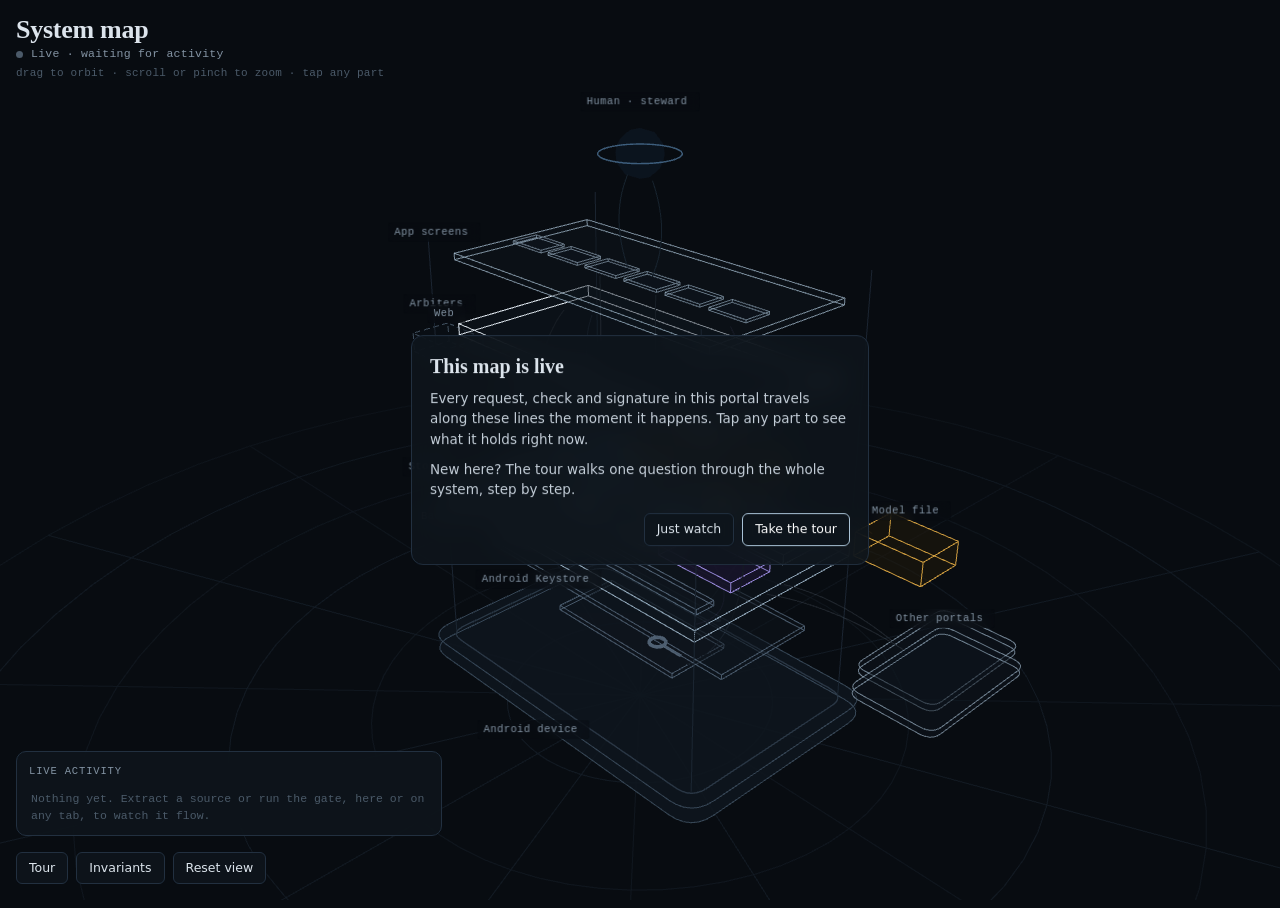
==== commit 02e73168: "Live map back, bulk extract, activity card, memory that works with one source Restore the live syste" ====
--- a/app/src/main/assets/map.html
+++ b/app/src/main/assets/map.html
@@ -10,7 +10,7 @@
     color-scheme: dark;
     --bg:#080C11; --ink:#DCE4EC; --muted:#8393A3; --faint:#4B5A69;
     --surface:rgba(14,21,29,.86); --line:#223040;
-    --steel:#A9C2D6; --human:#6FA8DC; --agent:#D9A441; --dream:#9C8CE0;
+    --steel:#A9C2D6; --human:#6FA8DC; --agent:#D9A441; --dream:#9C8CE0; --good:#7FB89A; --bad:#D98A7E;
     --display:"Newsreader", Georgia, "Times New Roman", serif;
     --body:"Hanken Grotesk", "Segoe UI", system-ui, -apple-system, Helvetica, Arial, sans-serif;
     --mono:"JetBrains Mono", ui-monospace, SFMono-Regular, Menlo, Consolas, monospace;
@@ -83,14 +83,56 @@
   .bar{grid-column:1 / -1; height:2px; background:var(--line); border-radius:2px; overflow:hidden}
   .bar i{display:block; height:100%; width:0; background:var(--steel); transition:width .3s}
 
+  .tag .c{color:var(--faint); margin-left:6px}
+  .tag.hot{color:#fff; background:rgba(34,48,64,.9)}
+  .tag.hot.bad{color:#F2C2BA}
+
+  header .status{display:flex; align-items:center; gap:8px; font:500 11.5px/1.3 var(--mono); color:var(--muted); letter-spacing:.02em}
+  .dot{width:7px; height:7px; border-radius:50%; background:var(--faint); flex:none}
+  .dot.on{background:var(--good); box-shadow:0 0 0 0 rgba(127,184,154,.6); animation:beat 1.2s ease-out infinite}
+  .dot.tour{background:var(--steel)}
+  .dot.paused{background:var(--agent)}
+  @keyframes beat{ 0%{box-shadow:0 0 0 0 rgba(127,184,154,.6)} 100%{box-shadow:0 0 0 7px rgba(127,184,154,0)} }
+
+  #feed{position:absolute; left:16px; bottom:calc(64px + env(safe-area-inset-bottom,0px)); width:min(400px, calc(100% - 32px));
+    background:var(--surface); border:1px solid var(--line); border-radius:10px; padding:10px 12px;
+    backdrop-filter:blur(10px); -webkit-backdrop-filter:blur(10px); display:flex; flex-direction:column; gap:8px}
+  #feed .head{display:flex; align-items:center; justify-content:space-between; gap:8px}
+  #feed .label{font:500 10.5px/1 var(--mono); letter-spacing:.08em; text-transform:uppercase; color:var(--muted); background:none; border:0; padding:4px 0; backdrop-filter:none}
+  #feed .acts{display:flex; gap:6px; flex-wrap:wrap; justify-content:flex-end}
+  #feed .acts button{padding:6px 9px; font-size:11.5px}
+  #feed ol{margin:0; padding:0; list-style:none; display:flex; flex-direction:column; gap:2px; max-height:132px; overflow:hidden}
+  #feed.open ol{max-height:40vh; overflow:auto}
+  #feed li{display:grid; grid-template-columns:56px 10px 1fr; gap:6px; align-items:baseline; font:400 11.5px/1.45 var(--mono); color:#B7C2CD;
+    cursor:pointer; border-radius:4px; padding:1px 2px; animation:in .35s ease-out}
+  #feed li:hover{background:rgba(34,48,64,.5)}
+  #feed li .tm{color:var(--faint)}
+  #feed li .sw{width:6px; height:6px; border-radius:50%; align-self:center}
+  #feed li.bad{color:#E6B1A8}
+  #feed li.good{color:#BFE0CD}
+  #feed li.old{opacity:.55}
+  #feed .empty{color:var(--faint); font:400 11.5px/1.5 var(--mono); cursor:default; display:block; animation:none}
+  @keyframes in{ from{opacity:0; transform:translateY(4px)} to{opacity:1; transform:none} }
+
+  #coach{position:absolute; left:50%; top:50%; transform:translate(-50%,-50%); width:min(420px, calc(100% - 32px));
+    background:var(--surface); border:1px solid var(--line); border-radius:12px; padding:18px;
+    backdrop-filter:blur(12px); -webkit-backdrop-filter:blur(12px); display:flex; flex-direction:column; gap:10px}
+  #coach h2{margin:0; font:600 20px/1.2 var(--display)}
+  #coach p{margin:0; color:#C3CDD7; line-height:1.5; font-size:13.5px}
+  #coach .row{display:flex; gap:8px; justify-content:flex-end; margin-top:4px}
+  #coach .primary{border-color:var(--steel); color:#fff}
+
   @media (max-width:720px){
     header h1{font-size:22px}
     header .hint{display:none}
     #panel{top:auto; bottom:calc(64px + env(safe-area-inset-bottom,0px)); left:16px; right:16px; width:auto; max-height:48%}
     #walk{bottom:calc(64px + env(safe-area-inset-bottom,0px))}
     .controls{left:16px; right:16px}
-  }
-  @media (prefers-reduced-motion: reduce){ .bar i{transition:none} }
+    #app.touring #panel{bottom:calc(176px + env(safe-area-inset-bottom,0px)); max-height:36%}
+    #feed ol{max-height:44px}
+    #feed.open ol{max-height:34vh}
+  }
+  @media (prefers-reduced-motion: reduce){ .bar i{transition:none} .dot.on{animation:none} #feed li{animation:none} }
 </style>
 </head>
 <body>
@@ -100,13 +142,29 @@
   <div id="tags"></div>
   <header>
     <h1>System map</h1>
-    <p>This portal, part by part</p>
+    <div class="status" role="status" aria-live="polite"><span id="liveDot" class="dot"></span><span id="liveText">Live · waiting for activity</span></div>
     <span class="hint">drag to orbit · scroll or pinch to zoom · tap any part</span>
   </header>
+  <section id="feed" aria-label="Live activity">
+    <div class="head">
+      <button id="feedToggle" class="label" aria-expanded="false">Live activity</button>
+      <div class="acts" id="acts"></div>
+    </div>
+    <ol id="feedList"></ol>
+  </section>
   <div class="controls">
-    <button id="btnWalk" aria-pressed="false">Follow a question</button>
+    <button id="btnWalk" aria-pressed="false">Tour</button>
     <button id="btnInv" aria-pressed="false">Invariants</button>
     <button id="btnReset">Reset view</button>
+  </div>
+  <div id="coach" hidden role="dialog" aria-labelledby="coachTitle">
+    <h2 id="coachTitle">This map is live</h2>
+    <p>Every request, check and signature in this portal travels along these lines the moment it happens. Tap any part to see what it holds right now.</p>
+    <p>New here? The tour walks one question through the whole system, step by step.</p>
+    <div class="row">
+      <button id="coachSkip">Just watch</button>
+      <button id="coachTour" class="primary">Take the tour</button>
+    </div>
   </div>
   <aside id="panel" hidden aria-live="polite"></aside>
   <div id="walk" hidden>
@@ -155,9 +213,12 @@
   }
 }
 window.addEventListener("message", ev => {
+  if (ev.source !== window.parent) return;
   const d = ev.data || {};
-  if (d.type === "stats"){ LIVE = d.stats; if (typeof selected !== "undefined" && selected) renderInfo(selected); }
-  if (d.type === "visible"){ const was = running; running = !!d.visible; if (running && !was){ last = performance.now(); requestAnimationFrame(frame); } }
+  if (d.type === "stats"){ LIVE = d.stats; if (typeof selected !== "undefined" && selected) renderInfo(selected); if (typeof liveStats === "function") liveStats(); }
+  if (d.type === "hello"){ window.parent.postMessage({ type:"ready" }, "*"); return; }
+  if (d.type === "trace" && typeof takeTrace === "function") takeTrace(d.events || [], !!d.backlog);
+  if (d.type === "visible"){ const was = running; running = !!d.visible; if (running && !was){ last = performance.now(); if (typeof catchUp === "function") catchUp(); requestAnimationFrame(frame); } }
 });
 
 /* ------------------------------------------------------------ content */
@@ -425,7 +486,11 @@
   { id:"bg", a:"background", b:"dspace", p:[V(1.8,2.1,.3), V(2.15,3.52,.25)], bend:V(.9,0,0), role:"dream", label:"nightly" },
   { id:"rv", a:"dspace", b:"ui",      p:[V(2.5,3.73,.45), V(2.6,8.14,.5)], bend:V(2.7,0,.7), role:"dream", label:"review" },
   { id:"sy1",a:"store", b:"portals",  p:[V(3.4,3.45,-.2), V(5.6,3.3,-.35)], bend:V(0,.3,0), role:"core", label:"sync" },
-  { id:"sy2",a:"portals", b:"store",  p:[V(6.3,3.8,.35), V(3.4,3.45,.25)], bend:V(0,.3,0), role:"core", label:"sync" }
+  { id:"sy2",a:"portals", b:"store",  p:[V(6.3,3.8,.35), V(3.4,3.45,.25)], bend:V(0,.3,0), role:"core", label:"sync" },
+  { id:"ans",a:"arbiters", b:"ui",    p:[V(.7,6.92,.3), V(.7,8.14,.3)],   bend:V(0,0,0),    role:"core",  label:"answer" },
+  { id:"rp", a:"store", b:"arbiters", p:[V(-3.1,3.52,-.7), V(-2.9,6.69,-.7)], bend:V(-1.3,0,0), role:"core", label:"replay" },
+  { id:"lg", a:"arbiters", b:"ledger", p:[V(.6,6.69,1.2), V(.9,3.62,1.45)], bend:V(.4,0,1.3), role:"core", label:"decision" },
+  { id:"mr", a:"arbiters", b:"map",   p:[V(.45,6.69,-.95), V(.35,3.73,-1.1)], bend:V(.5,0,-.9), role:"steer", label:"record" }
 ];
 
 const dotTex = (() => {
@@ -468,10 +533,11 @@
   const b = document.createElement("button");
   b.className = "tag" + (E[id].small ? " small" : "");
   b.type = "button";
-  b.textContent = INFO[id].name;
+  b.appendChild(document.createTextNode(INFO[id].name));
+  const c = document.createElement("span"); c.className = "c"; b.appendChild(c);
   b.addEventListener("click", ev => { ev.stopPropagation(); select(id, true); });
   tagsEl.appendChild(b);
-  E[id].tag = b;
+  E[id].tag = b; E[id].count = c;
 });
 
 /* ------------------------------------------------------------ camera orbit */
@@ -604,6 +670,7 @@
   panel.appendChild(el("p", { text:d.desc }));
   if (d.facts.length){ panel.appendChild(el("ul", null, d.facts.map(f => el("li", { text:f })))); }
   const lv = liveLine(id); if (lv) panel.appendChild(el("div", { cls:"live", text:lv }));
+  const la = el("div", { cls:"live", id:"lastAct" }); panel.appendChild(la); lastActLine(id);
   const links = [...E[id].links].filter(x => x !== id);
   if (links.length){
     panel.appendChild(el("div", { cls:"sec", text:"Connected to" }));
@@ -620,7 +687,7 @@
       b.addEventListener("click", () => openInvariants(v[0])); return b;
     })));
   }
-  panel.hidden = false;
+  panel.hidden = false; layout();
 }
 function openInvariants(n){
   selected = null; invSel = n || null;
@@ -644,11 +711,12 @@
   });
   panel.appendChild(list);
   panel.appendChild(el("div", { cls:"foot", text:"51 tests over thousands of random histories; 27 deliberate breaks, all caught." }));
-  panel.hidden = false;
+  panel.hidden = false; layout();
 }
 function closePanel(){
   panel.hidden = true; selected = null; invSel = null;
   btnInv.setAttribute("aria-pressed","false");
+  if (typeof layout === "function") layout();
 }
 btnInv.addEventListener("click", () => { if (btnInv.getAttribute("aria-pressed") === "true") closePanel(); else openInvariants(null); });
 document.getElementById("btnReset").addEventListener("click", () => {
@@ -656,7 +724,7 @@
   cam.theta = HOME.theta; cam.phi = HOME.phi;
 });
 document.addEventListener("keydown", ev => {
-  if (ev.key === "Escape"){ if (walk.on) stopWalk(); else closePanel(); }
+  if (ev.key === "Escape"){ if (!coach.hidden) coachDone(); else if (walk.on) stopWalk(); else closePanel(); }
   if (walk.on && ev.key === "ArrowRight") goStep(walk.i + 1);
   if (walk.on && ev.key === "ArrowLeft") goStep(walk.i - 1);
 });
@@ -677,10 +745,14 @@
 }
 function startWalk(){
   walk.on = true; walkEl.hidden = false; btnWalk.setAttribute("aria-pressed","true");
+  document.getElementById("app").classList.add("touring");
+  coachDone(); layout(); statusLine();
   setPlay(!reduced); goStep(0);
 }
 function stopWalk(){
   walk.on = false; walkEl.hidden = true; btnWalk.setAttribute("aria-pressed","false");
+  document.getElementById("app").classList.remove("touring");
+  closePanel(); catchUp(); layout(); statusLine();
 }
 function setPlay(p){ walk.playing = p; wPlay.textContent = p ? "❚❚" : "▶"; wPlay.setAttribute("aria-label", p ? "Pause" : "Play"); walk.t = performance.now(); }
 btnWalk.addEventListener("click", () => walk.on ? stopWalk() : startWalk());
@@ -688,6 +760,226 @@
 document.getElementById("wNext").addEventListener("click", () => { setPlay(false); goStep(walk.i + 1); });
 wPlay.addEventListener("click", () => setPlay(!walk.playing));
 document.getElementById("wClose").addEventListener("click", stopWalk);
+
+/* ------------------------------------------------------------ live activity
+   The engine traces every step it takes. Each step becomes a packet on the
+   edge it really travels, a glow on the part that receives it, and a line in
+   the activity feed. Steps arrive in bursts (an extract takes milliseconds),
+   so they are played in order at a readable pace, faster when many wait. */
+const TONE = { good:0x7FB89A, bad:0xD98A7E };
+const TONE_CSS = { good:"#7FB89A", bad:"#D98A7E" };
+const STALE_MS = 60000;
+
+function hops(ev){
+  switch (ev.step){
+    case "replay":  return { hops:[["rp"]], node:"arbiters" };
+    case "request": return ev.steward ? { hops:[["q"],["h"]], node:"arbiters", role:"human" } : { hops:[["h"]], node:"arbiters" };
+    case "answer":  return ev.steward ? { hops:[["ans"],["a"]], node:"human", tone:"good" } : { hops:[["ans"]], node:"ui", tone:"good" };
+    case "refuse":  return { hops:[], node:"arbiters", tone:"bad" };
+    case "scan":    return { hops:[["sc"]], node:"map" };
+    case "steer":   return { hops:[["s1","s2"]], node:"arbiters" };
+    case "sign":    return { hops:[["k"]], node:"keystore" };
+    case "commit":  return { hops:[[ ev.kind === "assert" ? "c" : ev.kind === "promote" ? "g" : ev.kind === "map" ? "mr" : "lg" ]],
+                             node: ev.kind === "assert" ? "episodes" : ev.kind === "promote" ? "culture" : ev.kind === "map" ? "map" : "ledger" };
+    case "deploy":  return { hops:[["d"]], node:"agent" };
+    case "read":    return { hops:[["r"]], node:"source" };
+    case "propose": return { hops:[["p"]], node:"arbiters" };
+    case "check":   return { hops:[], node:"arbiters", tone: ev.rejected > 0 ? (ev.accepted > 0 ? null : "bad") : "good" };
+    case "promote": return { hops:[], node:"episodes", tone:"good" };
+    case "hold":    return { hops:[], node:"ledger" };
+    case "verify":  return { hops:[["rp"]], node:"store", tone: ev.ok ? "good" : "bad" };
+    // the model at work, passage by passage, and each fact as the arbiters check it
+    case "passage":      return { hops:[["r"]], node:"agent" };
+    case "passage-done": return { hops:[], node:"agent", tone: ev.proposed > 0 && ev.quoted === 0 ? "bad" : null };
+    case "fact":         return { hops:[], node:"arbiters", tone: ev.more ? null : ev.kept ? "good" : "bad" };
+    case "bulk":         return { hops:[], node:"ui", tone: ev.event === "done" ? "good" : null };
+    case "model":        return { hops:[], node:"agent" };
+    case "recall":       return { hops:[], node:"culture", tone: ev.settled + ev.held > 0 ? "good" : null };
+    default:        return { hops:[], node:"arbiters" };
+  }
+}
+
+const queue = [];            // steps waiting to play
+const packets = [];          // { edge, t0, dur, color }
+const sprites = [];
+for (let i = 0; i < 72; i++){
+  const s = new THREE.Sprite(new THREE.SpriteMaterial({ map:dotTex, transparent:true, depthWrite:false, blending:THREE.AdditiveBlending, opacity:0 }));
+  s.visible = false; scene.add(s); sprites.push(s);
+}
+Object.keys(E).forEach(id => {
+  const g = new THREE.Sprite(new THREE.SpriteMaterial({ map:dotTex, color:ROLE[INFO[id].role], transparent:true, depthWrite:false, blending:THREE.AdditiveBlending, opacity:0 }));
+  const big = ["ui","arbiters","store","background","device"].includes(id);
+  g.scale.setScalar(big ? 2.4 : 1.5); g.position.copy(E[id].pos); g.visible = false;
+  scene.add(g); E[id].glow = g; E[id].heat = 0;
+});
+
+let nextAt = 0, lastLive = 0, statusAt = 0, recent = [];
+const feedEl = document.getElementById("feed"), feedList = document.getElementById("feedList");
+const liveDot = document.getElementById("liveDot"), liveText = document.getElementById("liveText");
+
+function takeTrace(evs, backlog){
+  const now = Date.now();
+  let seen = feedList.dataset.seq ? Number(feedList.dataset.seq) : 0;
+  evs.forEach(ev => {
+    if (ev.seq <= seen) return;                       // the backlog can repeat what we already have
+    seen = ev.seq;
+    if (backlog && now - ev.t > STALE_MS) addFeed(ev, true);
+    else queue.push(ev);
+  });
+  feedList.dataset.seq = String(seen);
+  if (queue.length > 240) queue.splice(0, queue.length - 240).forEach(ev => addFeed(ev, true));
+}
+/* Back on screen: anything older than a minute goes straight to the feed. */
+function catchUp(){
+  const now = Date.now();
+  while (queue.length && now - queue[0].t > STALE_MS) addFeed(queue.shift(), true);
+}
+
+function playLive(now){
+  if (walk.on || !queue.length || now < nextAt) { tickPackets(now); return; }
+  const speed = queue.length > 16 ? 3.2 : queue.length > 6 ? 1.8 : 1;
+  const ev = queue.shift();
+  const r = hops(ev);
+  const hopMs = 720 / speed;
+  let t0 = now;
+  r.hops.forEach(group => {
+    group.forEach(eid => {
+      const e = EDGE[eid];
+      const color = r.role ? ROLE[r.role] : ev.step === "refuse" ? TONE.bad : ROLE[e.role];
+      packets.push({ e, t0, dur:hopMs, color });
+      setTimeout(() => { e.heat = 1; heatNode(e.b, null); }, Math.max(0, t0 - now + hopMs * .85));
+      e.heat = Math.max(e.heat || 0, .6);
+    });
+    t0 += hopMs * .8;
+  });
+  const arrive = Math.max(0, t0 - now - hopMs * .8 + hopMs * .85);
+  setTimeout(() => { heatNode(r.node, r.tone, ev); }, r.hops.length ? arrive : 0);
+  addFeed(ev, false, r);
+  lastLive = now; recent.push(now);
+  nextAt = now + Math.max(160, (r.hops.length ? 520 : 300) / speed);
+  tickPackets(now);
+}
+
+function heatNode(id, tone, ev){
+  const e = E[id]; if (!e) return;
+  e.heat = 1; e.tone = tone || null;
+  e.glow.material.color.setHex(tone ? TONE[tone] : ROLE[INFO[id].role]);
+  if (ev){ e.last = { text:ev.text, t:ev.t }; if (selected === id) lastActLine(id); }
+}
+
+function tickPackets(now){
+  let k = 0;
+  for (let i = packets.length - 1; i >= 0; i--){
+    const p = packets[i], u = (now - p.t0) / p.dur;
+    if (u >= 1.15) { packets.splice(i, 1); continue; }
+    if (u < 0) continue;
+    for (let j = 0; j < 3 && k < sprites.length; j++){
+      const uu = u - j * .05;
+      if (uu < 0 || uu > 1) continue;
+      const s = sprites[k++];
+      p.e.curve.getPointAt(uu, s.position);
+      s.material.color.setHex(p.color);
+      s.material.opacity = (j === 0 ? 1 : j === 1 ? .5 : .25) * (u > 1 ? Math.max(0, 1 - (u - 1) / .15) : 1);
+      const sc = j === 0 ? .42 : .3; s.scale.set(sc, sc, sc);
+      s.visible = true;
+    }
+  }
+  for (; k < sprites.length; k++) sprites[k].visible = false;
+}
+
+function hhmmss(t){ const d = new Date(t); return [d.getHours(), d.getMinutes(), d.getSeconds()].map(x => String(x).padStart(2,"0")).join(":"); }
+function addFeed(ev, old, r){
+  r = r || hops(ev);
+  const empty = feedList.querySelector(".empty"); if (empty) empty.remove();
+  const li = document.createElement("li");
+  if (r.tone) li.classList.add(r.tone);
+  if (old) li.classList.add("old");
+  const tm = document.createElement("span"); tm.className = "tm"; tm.textContent = hhmmss(ev.t);
+  const sw = document.createElement("span"); sw.className = "sw";
+  sw.style.background = r.tone ? TONE_CSS[r.tone] : CSS[INFO[r.node].role];
+  const tx = document.createElement("span"); tx.textContent = ev.text;
+  li.append(tm, sw, tx);
+  li.title = ev.text;
+  li.addEventListener("click", () => select(r.node, true));
+  feedList.prepend(li);
+  while (feedList.children.length > 120) feedList.lastChild.remove();
+  if (old && !E[r.node].last) E[r.node].last = { text:ev.text, t:ev.t };
+}
+function feedEmpty(){
+  if (feedList.children.length) return;
+  const li = document.createElement("li"); li.className = "empty";
+  li.textContent = LIVE && !LIVE.sources ? "Nothing yet. Add the sample texts, then extract, to watch the portal work."
+    : "Nothing yet. Extract a source or run the gate, here or on any tab, to watch it flow.";
+  feedList.appendChild(li);
+}
+
+function ago(t){
+  const s = Math.max(0, Math.round((Date.now() - t) / 1000));
+  return s < 60 ? s + "s ago" : s < 3600 ? Math.round(s / 60) + " min ago" : Math.round(s / 3600) + " h ago";
+}
+function lastActLine(id){
+  const n = document.getElementById("lastAct"); if (!n) return;
+  const l = E[id] && E[id].last;
+  n.hidden = !l;
+  if (l) n.textContent = "Last activity, " + ago(l.t) + ": " + l.text;
+}
+
+function statusLine(){
+  statusAt = performance.now();
+  recent = recent.filter(x => statusAt - x < 60000);
+  liveDot.className = "dot";
+  if (walk.on){ liveDot.classList.add("tour"); liveText.textContent = "Tour · live activity waits" + (queue.length ? " (" + queue.length + " steps)" : ""); return; }
+  if (LIVE && LIVE.frozen){ liveDot.classList.add("paused"); liveText.textContent = "Live · frozen after a fork"; return; }
+  if (LIVE && LIVE.paused){ liveDot.classList.add("paused"); liveText.textContent = "Live · arbiters paused by the steward"; }
+  else if (queue.length > 6){ liveDot.classList.add("on"); liveText.textContent = "Live · catching up, " + queue.length + " steps"; }
+  else if (statusAt - lastLive < 2500 && lastLive){ liveDot.classList.add("on"); liveText.textContent = "Live · working"; }
+  else liveText.textContent = recent.length ? "Live · " + recent.length + (recent.length === 1 ? " step" : " steps") + " in the last minute" : "Live · waiting for activity";
+  if (selected) lastActLine(selected);
+}
+
+/* Counts on the labels, from the app's summary. */
+function liveStats(){
+  const s = LIVE; if (!s) return;
+  const c = { store:s.txs, culture:s.culture, episodes:s.results, map:s.sources, ledger:s.held ? s.held + " held" : null, arbiters:s.open ? s.open + " open" : null };
+  for (const id in E) E[id].count.textContent = c[id] == null || c[id] === 0 && id !== "store" ? "" : String(c[id]);
+  acts(); feedEmpty(); statusLine();
+}
+
+/* Do something from here, so you can watch it without leaving the map. */
+const actsEl = document.getElementById("acts");
+function acts(){
+  const want = !LIVE ? [] : !LIVE.sources ? [["samples","Add samples"]] : [["extract","Extract"],["gate","Gate"],["verify","Verify"]];
+  const key = want.map(x => x[0]).join();
+  if (actsEl.dataset.key === key) return;
+  actsEl.dataset.key = key; actsEl.innerHTML = "";
+  want.forEach(([name, label]) => {
+    const b = document.createElement("button"); b.type = "button"; b.textContent = label;
+    b.addEventListener("click", () => window.parent.postMessage({ type:"act", name }, "*"));
+    actsEl.appendChild(b);
+  });
+}
+const feedToggle = document.getElementById("feedToggle");
+feedToggle.addEventListener("click", () => {
+  const open = !feedEl.classList.contains("open");
+  feedEl.classList.toggle("open", open); feedToggle.setAttribute("aria-expanded", String(open));
+});
+
+/* The feed shares the bottom of a phone screen with the panel and the tour. */
+function layout(){
+  const narrow = stage.clientWidth < 720;
+  feedEl.hidden = walk.on || (narrow && !panel.hidden);
+}
+
+/* First visit: offer the tour, the way a game offers its tutorial. Never forced. */
+const coach = document.getElementById("coach");
+const TOUR_KEY = "dilmun.map.tourOffered";
+function coachDone(){
+  coach.hidden = true;
+  try { localStorage.setItem(TOUR_KEY, "1"); } catch (e) {}
+}
+document.getElementById("coachSkip").addEventListener("click", coachDone);
+document.getElementById("coachTour").addEventListener("click", () => { coachDone(); startWalk(); });
+try { coach.hidden = localStorage.getItem(TOUR_KEY) === "1"; } catch (e) { coach.hidden = false; }
 
 /* ------------------------------------------------------------ frame */
 const tmp = new THREE.Vector3();
@@ -712,29 +1004,38 @@
   const dt = Math.min(.05, (now - last) / 1000); last = now;
   if (idle && !walk.on) cam.theta += dt * .05;
   if (!idle && !selected && !walk.on && !invSel && now - lastInteract > 12000 && !reduced) idle = true;
+  if (now - statusAt > 1000) statusLine();
   if (walk.on && walk.playing && now - walk.t > STEP_MS) goStep(walk.i + 1);
   placeCamera();
 
   const emph = emphasisSet(), act = activeEdges();
   for (const id in E){
     const e = E[id];
+    e.heat = Math.max(0, (e.heat || 0) - dt * .55);
     const on = !emph || emph.has(id);
-    const f = (on ? 1 : .22) * (hover === id ? 1.25 : 1);
+    const f = (on ? 1 : .22) * (hover === id ? 1.25 : 1) * (1 + e.heat * .8);
     e.mats.forEach(x => x.m.opacity = Math.min(1, x.base * f));
     e.fills.forEach(x => x.m.opacity = x.base * (on ? 1 : .5));
-    e.tag.classList.toggle("dim", !on);
+    e.tag.classList.toggle("dim", !on && e.heat < .3);
     e.tag.classList.toggle("on", hover === id || selected === id);
+    e.tag.classList.toggle("hot", e.heat > .35);
+    e.tag.classList.toggle("bad", e.tone === "bad");
+    if (e.glow){ e.glow.material.opacity = Math.min(.6, e.heat * .6); e.glow.visible = e.heat > .01; }
   }
   halo.rotation.z += dt * .4;
 
   const t = now / 1000;
+  playLive(now);
   EDGES.forEach(e => {
     let level;
     if (act) level = act.has(e.id) ? 1 : 0;
     else if (emph) level = (emph.has(e.a) && emph.has(e.b)) ? .8 : 0;
-    else level = e.id === "w" ? 0 : .45;
-    e.mat.opacity = act ? (level ? .75 : .06) : (emph ? (level ? .5 : .06) : .16);
-    const n = level >= 1 ? 4 : (level > 0 ? 2 : 0);
+    else level = 0;
+    e.heat = Math.max(0, (e.heat || 0) - dt * .7);
+    const baseOp = act ? (level ? .75 : .06) : (emph ? (level ? .4 : .06) : .14);
+    e.mat.opacity = act ? baseOp : Math.min(.95, baseOp + e.heat * .7);
+    // Guided particles belong to the tour. Outside it, only live packets move.
+    const n = act ? (level >= 1 ? 4 : 0) : 0;
     const speed = (reduced ? .12 : .32) * (3.2 / Math.max(1.5, e.len)) ;
     e.parts.forEach((s, i) => {
       if (i >= n){ s.material.opacity = 0; return; }
@@ -760,7 +1061,10 @@
 }
 resize();
 placeCamera();
+layout(); feedEmpty(); statusLine();
+window.addEventListener("resize", layout);
 requestAnimationFrame(frame);
+if (window.parent !== window) window.parent.postMessage({ type:"ready" }, "*");
 })();
 </script>
 
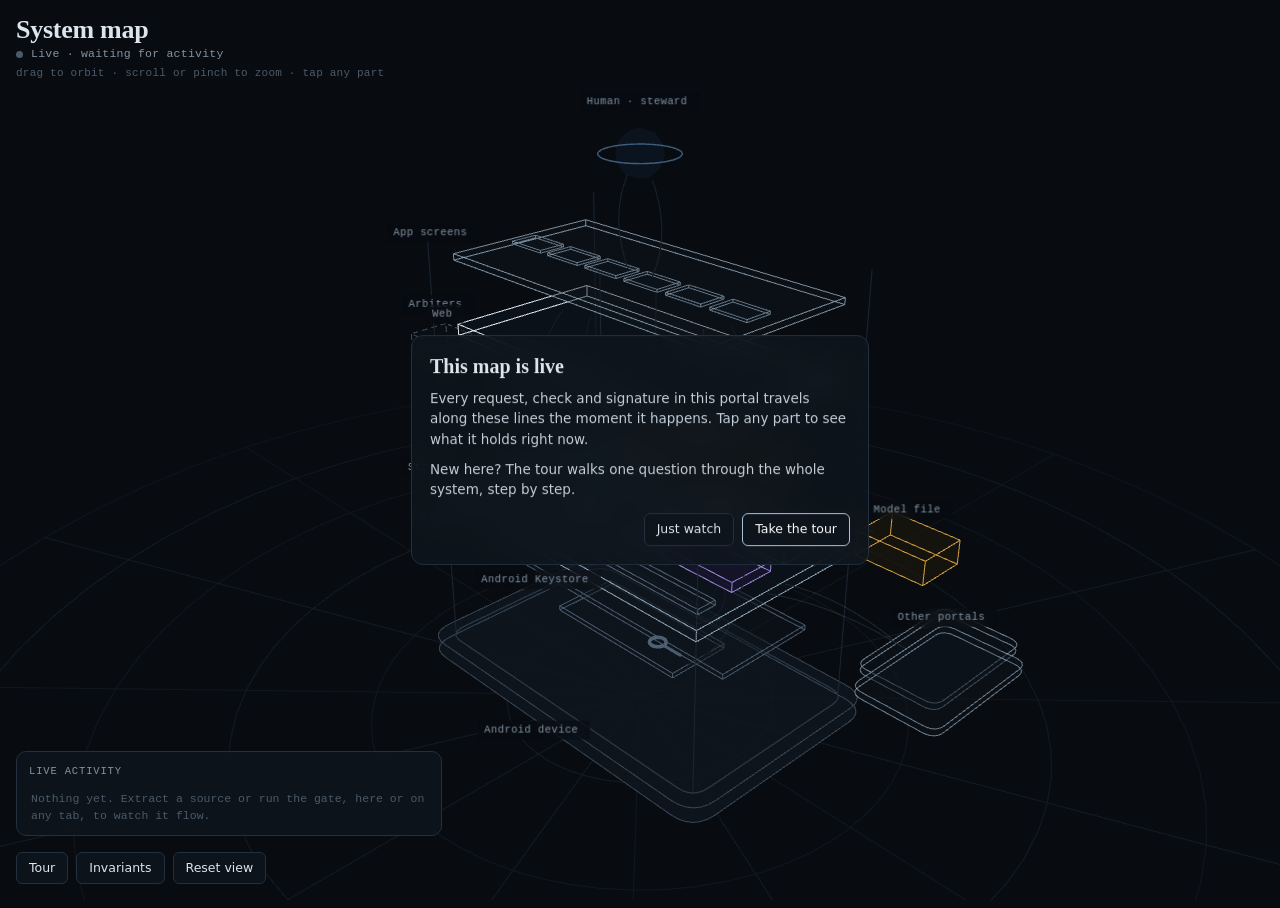
==== commit 5713a76e: "Claims: the arbiters keep every stated sentence, review them, and delegate yes/no checks Four OpenSt" ====
--- a/app/src/main/assets/map.html
+++ b/app/src/main/assets/map.html
@@ -794,7 +794,12 @@
     case "fact":         return { hops:[], node:"arbiters", tone: ev.more ? null : ev.kept ? "good" : "bad" };
     case "bulk":         return { hops:[], node:"ui", tone: ev.event === "done" ? "good" : null };
     case "model":        return { hops:[], node:"agent" };
-    case "recall":       return { hops:[], node:"culture", tone: ev.settled + ev.held > 0 ? "good" : null };
+    case "recall":       return { hops:[], node:"culture", tone: ev.settled + ev.held + (ev.claims || 0) > 0 ? "good" : null };
+    // claims, and the checks the arbiters delegate
+    case "claims":       return { hops:[], node:"arbiters", tone: ev.claims > 0 ? "good" : null };
+    case "enlist":       return { hops:[["d"]], node:"agent" };
+    case "delegate":     return { hops:[["d"]], node:"agent" };
+    case "verdict":      return { hops:[["p"]], node:"arbiters", tone: ev.answer === "yes" ? "good" : ev.answer === "no" ? null : "bad" };
     default:        return { hops:[], node:"arbiters" };
   }
 }
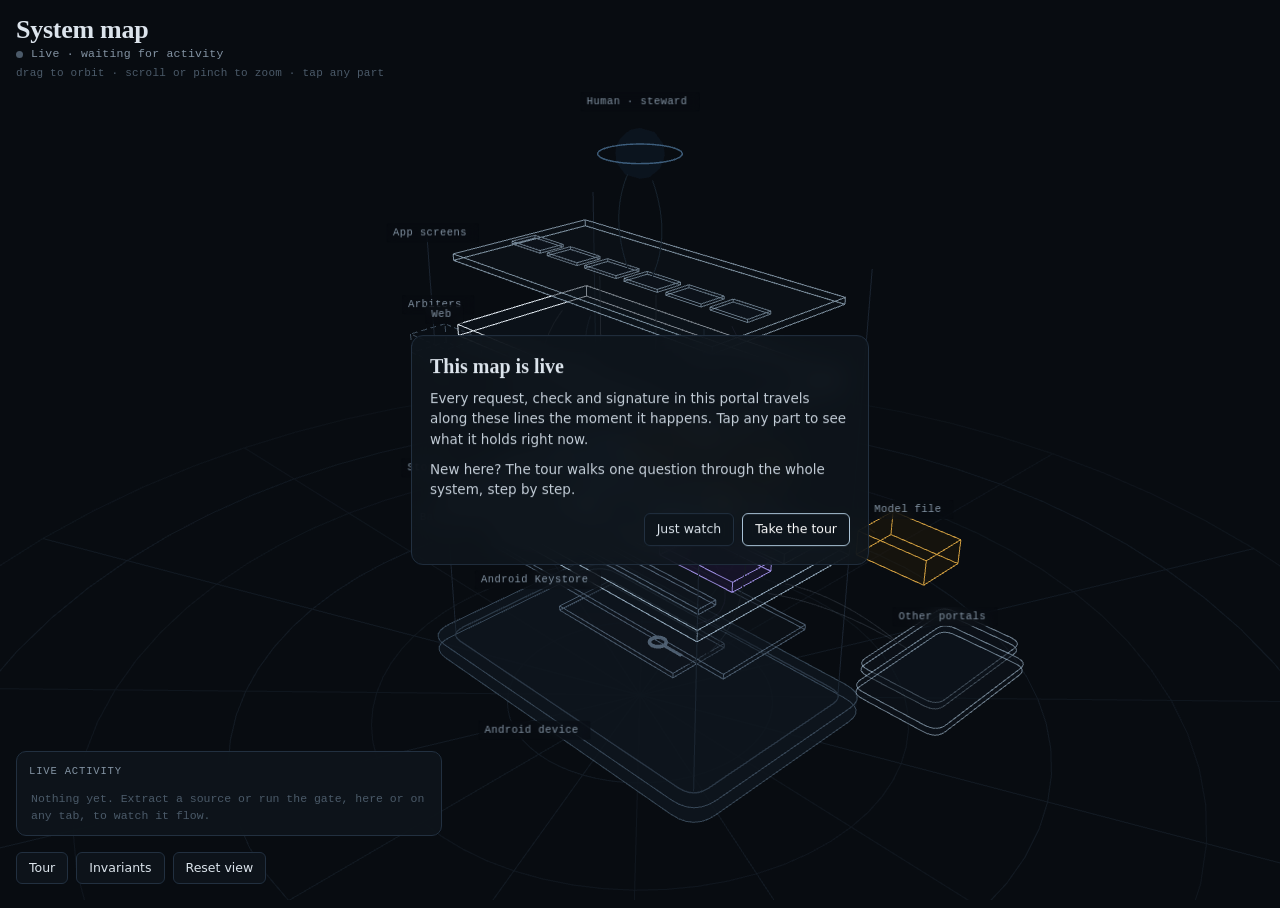
==== commit c7bb5e38: "Recommend LFM2-1.2B: the fewest false agreements as the arbiters' verifier Second verifier bench (30" ====
--- a/app/src/main/assets/map.html
+++ b/app/src/main/assets/map.html
@@ -236,13 +236,13 @@
     desc:"They turn a question into directives, deploy the agent, check what comes back and commit one signed transaction per result. Their state is never saved on its own: at every startup they rebuild it by replaying the log.",
     facts:["State: open directives, limits, pending approvals, pause, policy version","Quotes must match the source exactly","Tools must be allowed by the skill: the pinned version, narrowed by the current one","A result stops at its budget; no run after expiry","Nothing happens while paused, or after this portal's chain forks"] },
   agent:{ name:"Agent", role:"agent", kicker:"the local model · proposes only",
-    desc:"MiniCPM5-1B in 4-bit, imported on the Ask tab and run on the phone's processor. On a directive it reads the one source named, a passage at a time, and proposes facts with quotes. It holds no key the store trusts, so nothing it writes reaches the log directly. Without a model, a simple pattern agent takes its place.",
+    desc:"A small model in 4-bit (LFM2-1.2B recommended), imported on the Ask tab and run on the phone's processor. On a directive it reads the one source named, a passage at a time, and proposes facts; on a delegated check it answers yes or no. It holds no key the store trusts, so nothing it writes reaches the log directly. Without a model, a simple pattern agent takes its place.",
     facts:["Loads when the first directive needs it, unloads when idle","Keeps nothing between runs","Its raw output is recorded; replay never calls it again"] },
   source:{ name:"Source", role:"steer", kicker:"variable · set by each directive",
     desc:"A book database or files on the device today, whitelisted websites later. The agent may read only the source its directive names, and only if the workspace map has it with the same content hash.",
     facts:["Changed since the directive? The run is refused until a rescan"] },
   model:{ name:"Model file", role:"agent", kicker:"downloaded once",
-    desc:"MiniCPM5-1B by default, LFM2.5 as the alternate. You download the GGUF file and import it on the Ask tab; the app never goes online. Its fingerprint (SHA-256) is named on every result it produced, so you can always tell which model said what.",
+    desc:"LFM2-1.2B recommended (it made the fewest false agreements as the arbiters' verifier); MiniCPM5-1B and others work too. You download the GGUF file and import it on the Ask tab; the app never goes online. Its fingerprint (SHA-256) is named on every result it produced, so you can always tell which model said what.",
     facts:["Recorded as modelHash on each result"] },
   web:{ name:"Web", role:"dim", kicker:"later",
     desc:"Whitelisted sites only, cached as sources before any agent reads them. Stays off until the allowlist policy is decided.",
